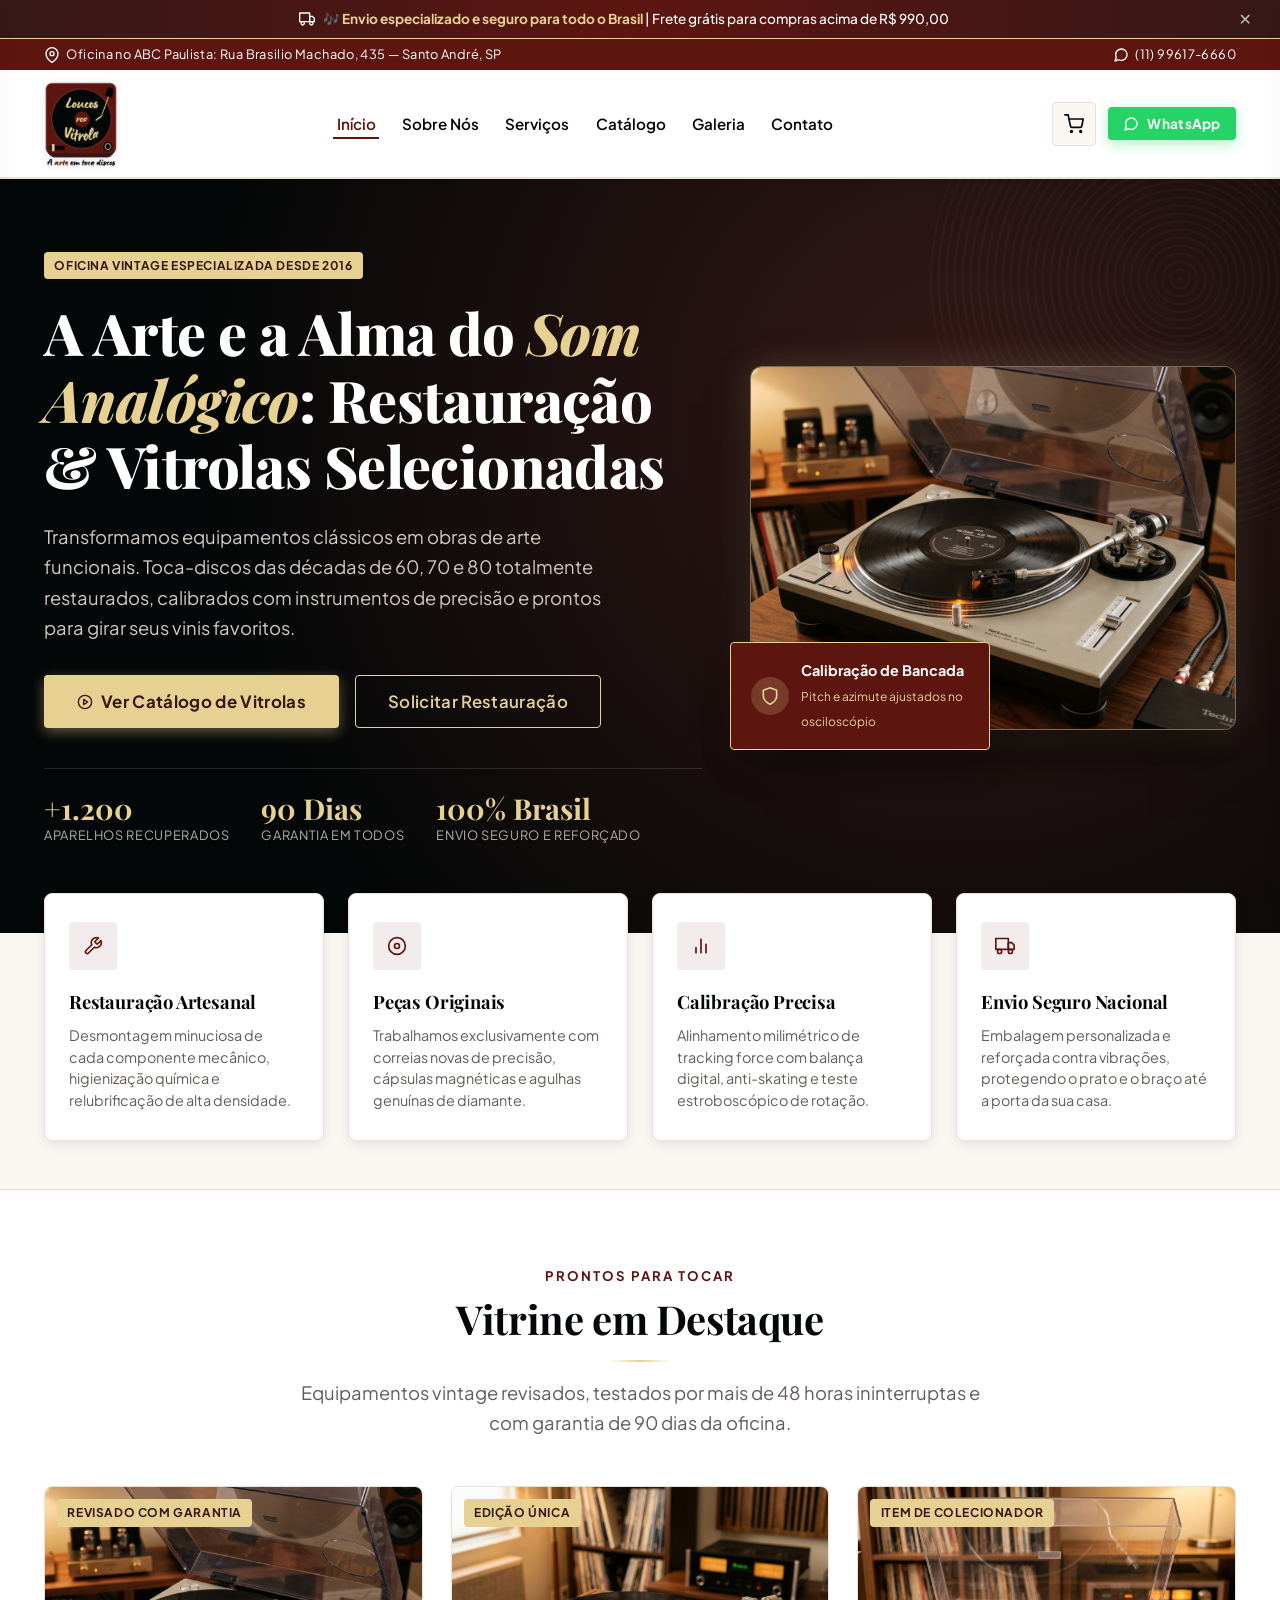
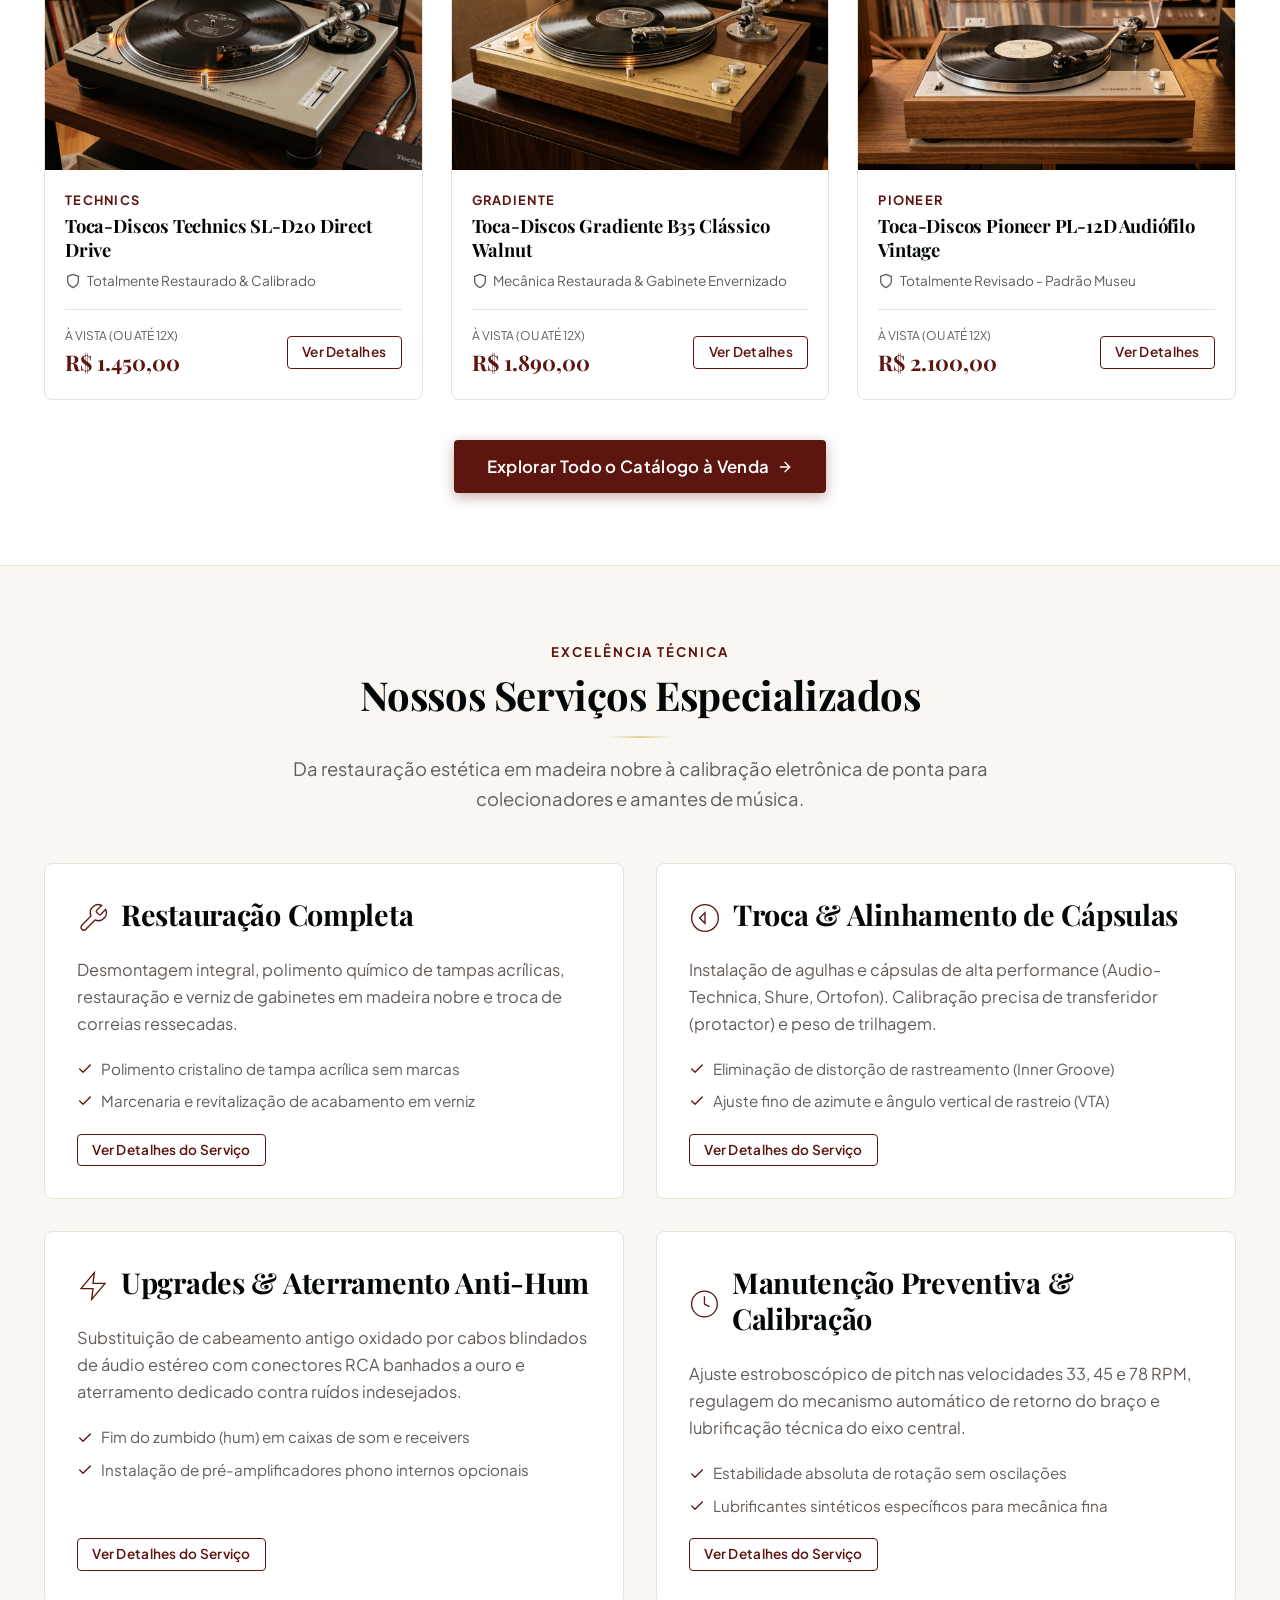
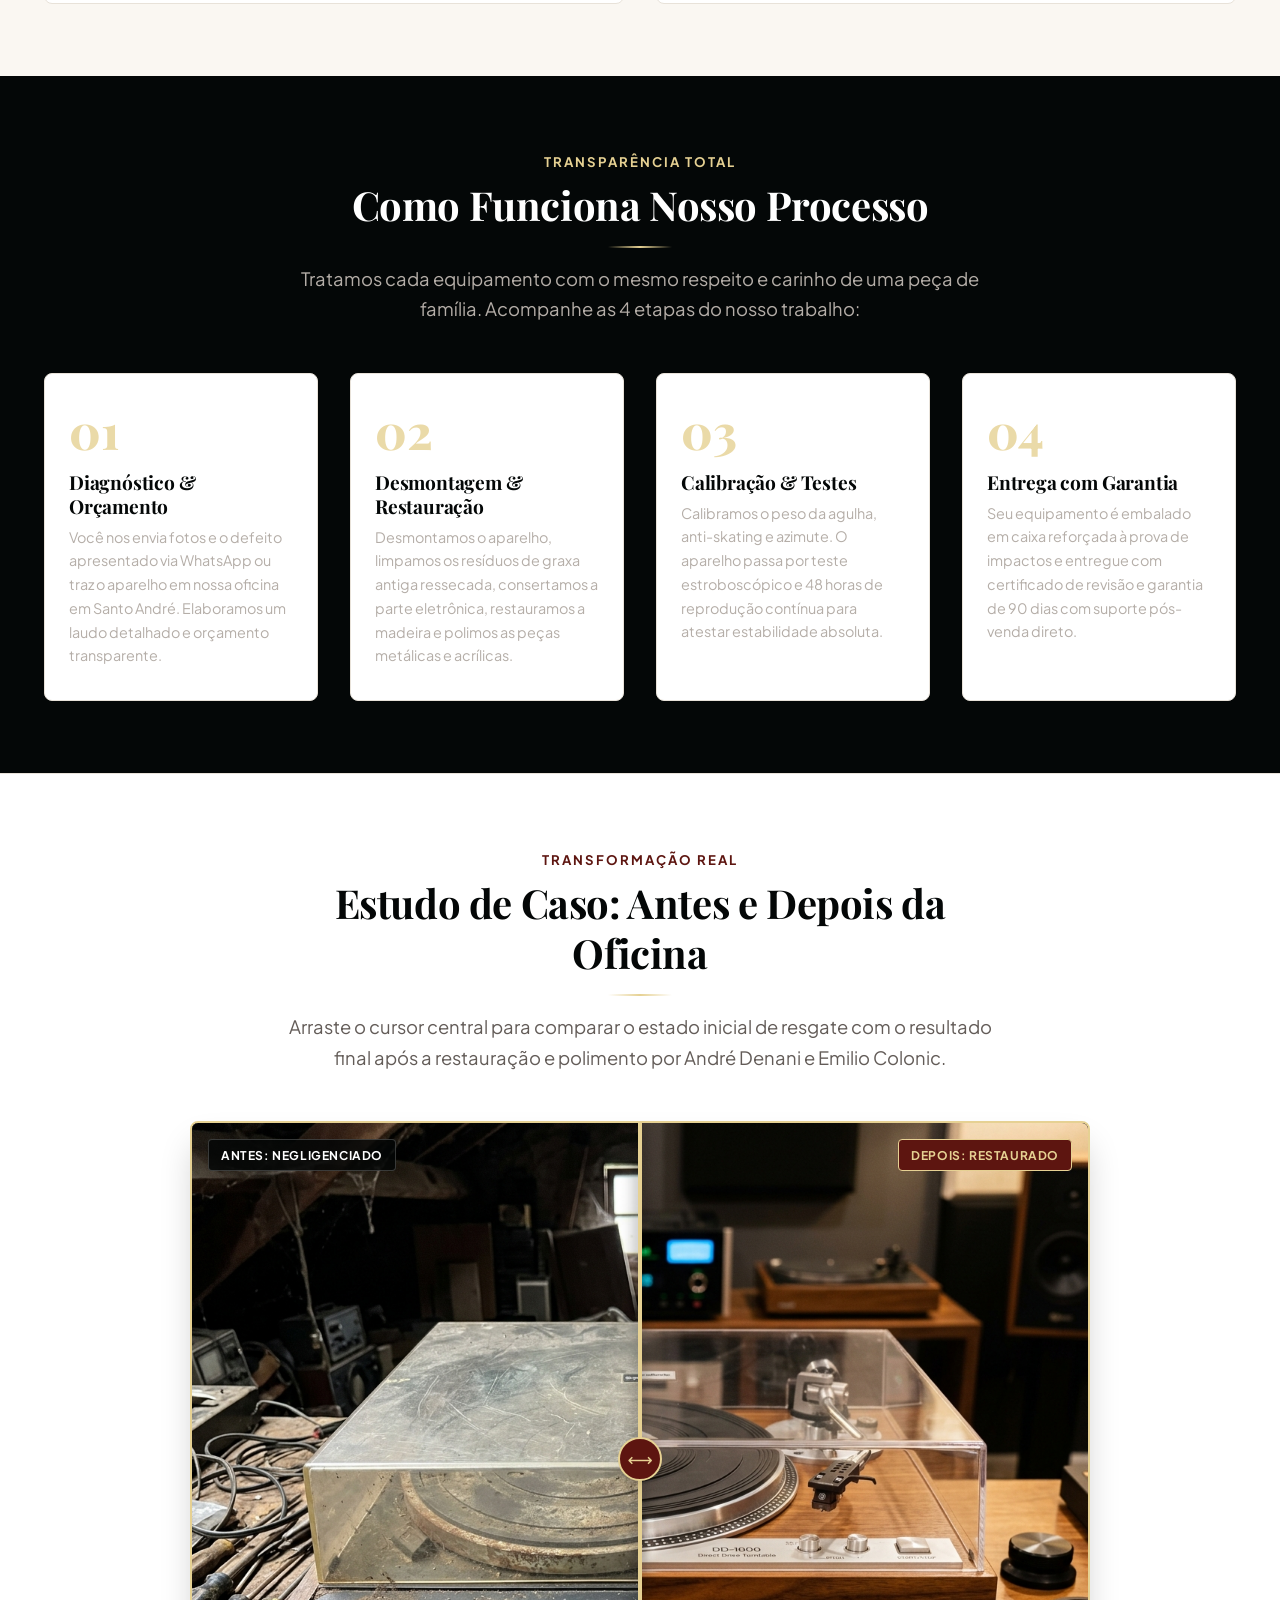
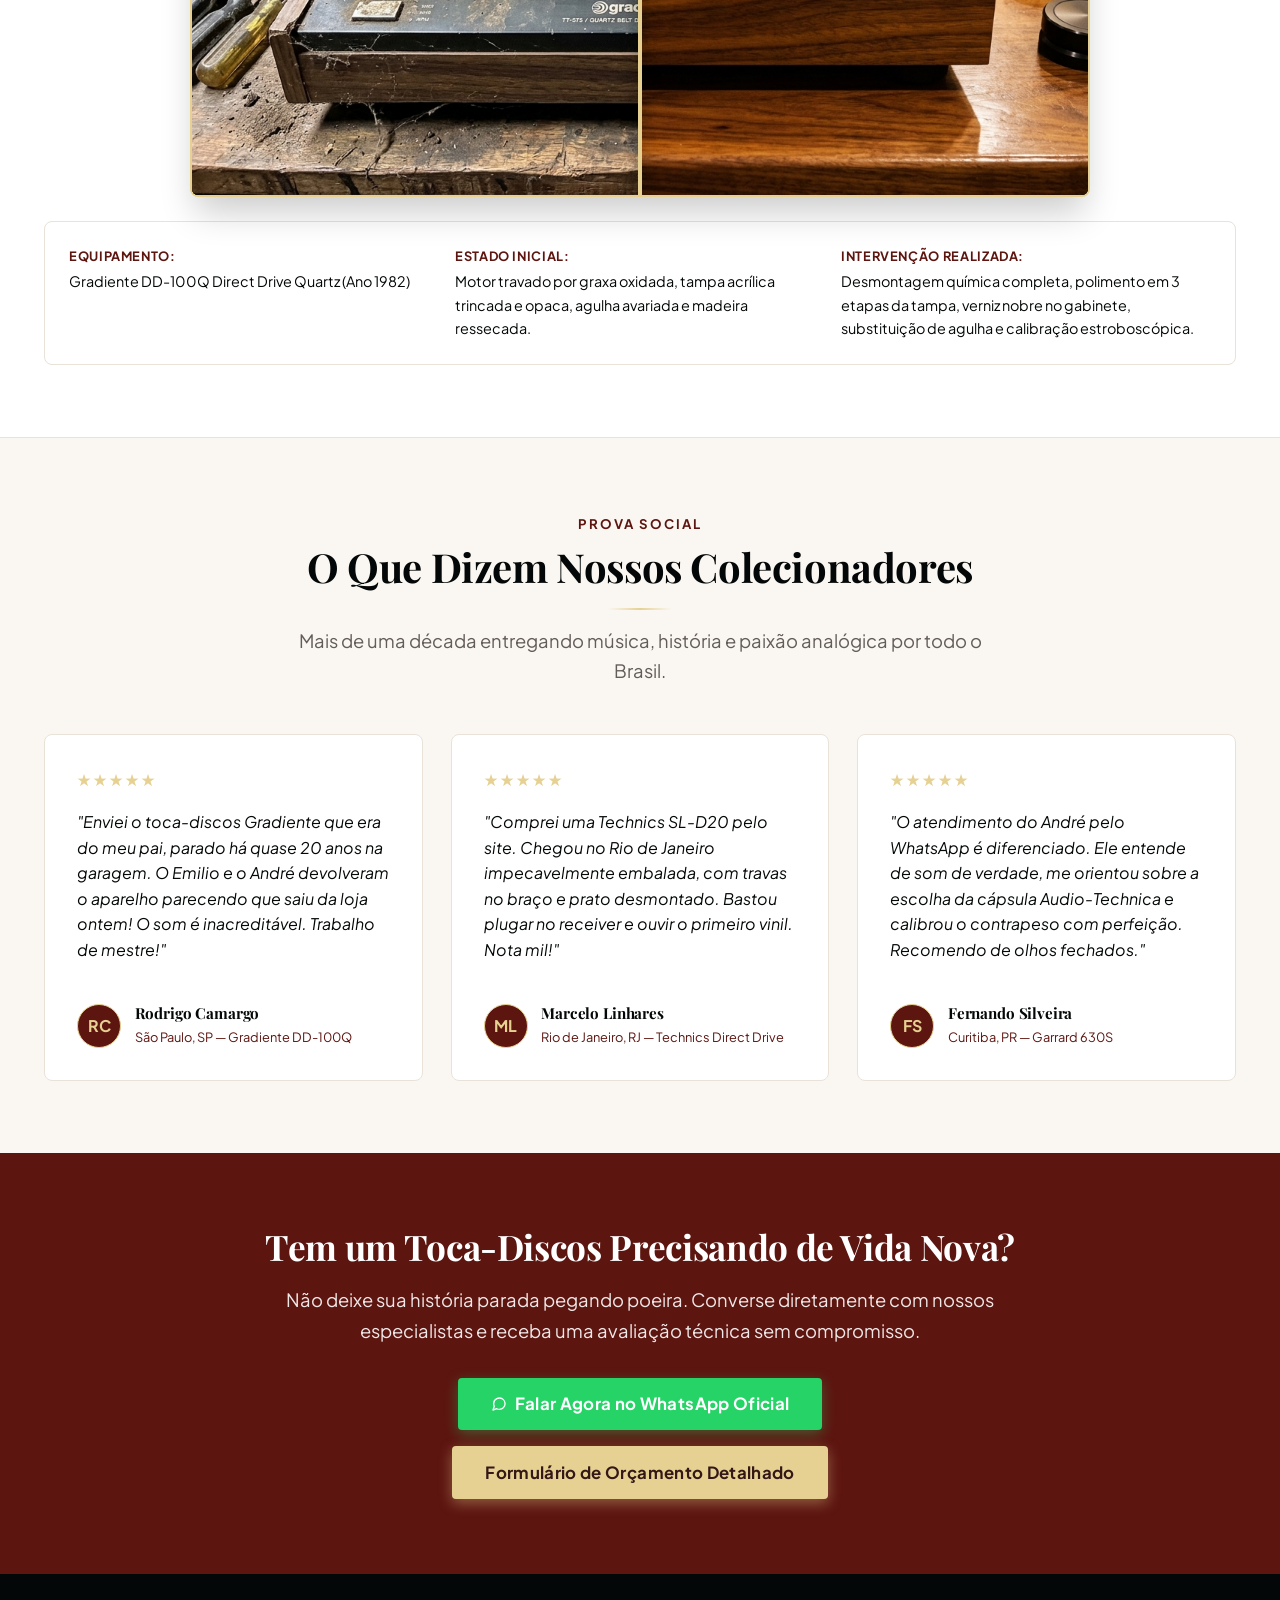
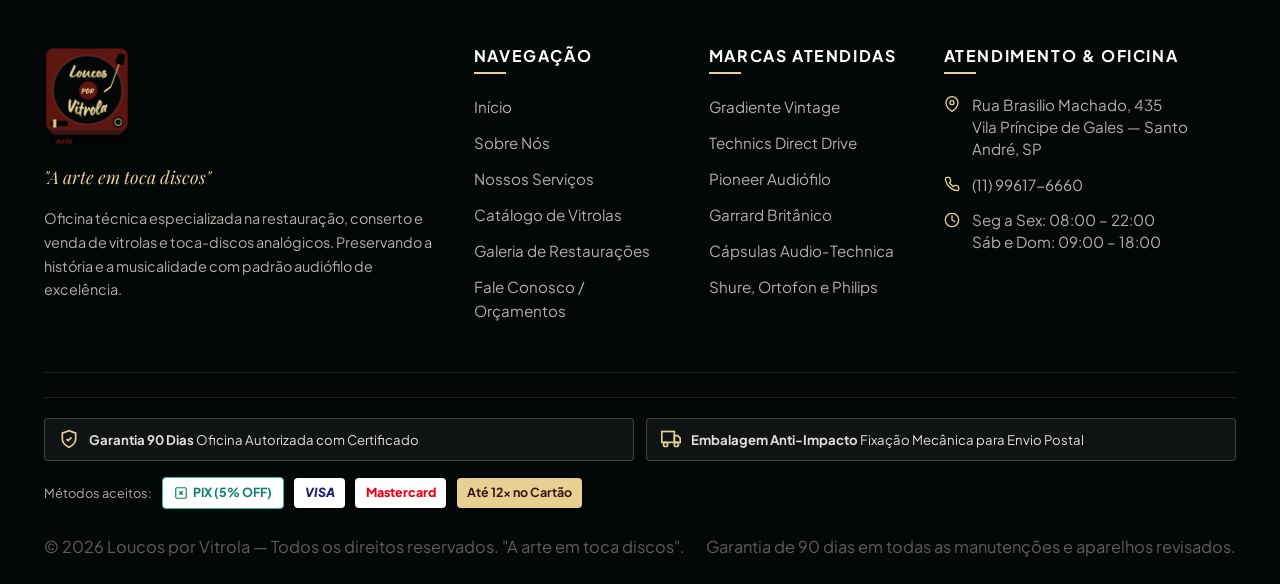
==== index.html @ 6adec4c1 "Add files via upload" ====
<!DOCTYPE html>
<html lang="pt-BR">
<head>
  <meta charset="UTF-8">
  <meta name="viewport" content="width=device-width, initial-scale=1.0">
  <title>Loucos por Vitrola | A arte em toca discos — Restauração & Catálogo Vintage</title>
  <meta name="description" content="Oficina especializada na restauração, calibração e venda de toca-discos vintage das décadas de 60, 70 e 80. Garantia de 90 dias e envio seguro para todo o Brasil.">
  <link rel="icon" type="image/png" href=".docs/logo-loucos-por-vitrola.png">
  
  <!-- Estilos do Design System -->
  <link rel="stylesheet" href="assets/css/style.css">
  <link rel="stylesheet" href="assets/css/components.css">
  <link rel="stylesheet" href="assets/css/pages.css">
</head>
<body>
  <a href="#mainContent" class="skip-link">Pular para o conteúdo principal</a>

  <!-- Barra de Destaque Superior (Announcement Bar) -->
  <aside class="announcement-bar" id="announcementBar" aria-label="Aviso de Envio e Frete">
    <div class="container announcement-bar-container">
      <div class="announcement-content">
        <svg class="icon icon-sm" viewBox="0 0 24 24" aria-hidden="true"><rect x="1" y="3" width="15" height="13"></rect><polygon points="16 8 20 8 23 11 23 16 16 16 16 8"></polygon><circle cx="5.5" cy="18.5" r="2.5"></circle><circle cx="18.5" cy="18.5" r="2.5"></circle></svg>
        <span>🎶 <strong>Envio especializado e seguro para todo o Brasil</strong> | Frete grátis para compras acima de R$ 990,00</span>
      </div>
      <button type="button" class="announcement-close-btn" id="dismissAnnouncementBtn" aria-label="Fechar aviso de frete">✕</button>
    </div>
  </aside>

  <!-- Faixa de Confiança Superior -->
  <div class="top-bar">
    <div class="container">
      <div class="top-bar-item">
        <svg class="icon icon-sm" viewBox="0 0 24 24"><path d="M21 10c0 7-9 13-9 13s-9-6-9-13a9 9 0 0 1 18 0z"></path><circle cx="12" cy="10" r="3"></circle></svg>
        <span>Oficina no ABC Paulista: Rua Brasilio Machado, 435 — Santo André, SP</span>
      </div>
      <div class="top-bar-social">
        <a href="https://wa.me/5511996176660" target="_blank" rel="noopener noreferrer" class="top-bar-item" title="WhatsApp Direto">
          <svg class="icon icon-sm" viewBox="0 0 24 24"><path d="M21 11.5a8.38 8.38 0 0 1-.9 3.8 8.5 8.5 0 0 1-7.6 4.7 8.38 8.38 0 0 1-3.8-.9L3 21l1.9-5.7a8.38 8.38 0 0 1-.9-3.8 8.5 8.5 0 0 1 4.7-7.6 8.38 8.38 0 0 1 3.8-.9h.5a8.48 8.48 0 0 1 8 8v.5z"></path></svg>
          <span>(11) 99617-6660</span>
        </a>
      </div>
    </div>
  </div>

  <!-- Cabeçalho Principal Global -->
  <header class="site-header" id="siteHeader">
    <div class="container">
      <div class="header-nav-wrapper">
        <a href="index.html" class="header-brand" aria-label="Loucos por Vitrola - Página Inicial">
          <img src=".docs/logo-loucos-por-vitrola.png" alt="Loucos por Vitrola - A arte em toca discos" class="brand-logo-img" onerror="this.src='assets/images/logo-loucos-por-vitrola.png'">
        </a>

        <!-- Navegação Desktop -->
        <nav class="main-navigation" aria-label="Navegação Principal">
          <ul class="nav-list">
            <li><a href="index.html" class="nav-link active">Início</a></li>
            <li><a href="sobre.html" class="nav-link">Sobre Nós</a></li>
            <li><a href="servicos.html" class="nav-link">Serviços</a></li>
            <li><a href="produtos.html" class="nav-link">Catálogo</a></li>
            <li><a href="galeria.html" class="nav-link">Galeria</a></li>
            <li><a href="contato.html" class="nav-link">Contato</a></li>
          </ul>
        </nav>

        <!-- Ações do Cabeçalho -->
        <div class="header-actions">
          <button type="button" class="cart-toggle-btn" aria-label="Ver Carrinho de Compras" title="Abrir Carrinho">
            <svg class="icon" viewBox="0 0 24 24"><circle cx="9" cy="21" r="1"></circle><circle cx="20" cy="21" r="1"></circle><path d="M1 1h4l2.68 13.39a2 2 0 0 0 2 1.61h9.72a2 2 0 0 0 2-1.61L23 6H6"></path></svg>
            <span class="cart-badge" id="cartBadge" style="display: none;">0</span>
          </button>

          <a href="https://wa.me/5511996176660" target="_blank" rel="noopener noreferrer" class="btn btn-whatsapp btn-sm" aria-label="Fale no WhatsApp">
            <svg class="icon icon-sm" viewBox="0 0 24 24"><path d="M21 11.5a8.38 8.38 0 0 1-.9 3.8 8.5 8.5 0 0 1-7.6 4.7 8.38 8.38 0 0 1-3.8-.9L3 21l1.9-5.7a8.38 8.38 0 0 1-.9-3.8 8.5 8.5 0 0 1 4.7-7.6 8.38 8.38 0 0 1 3.8-.9h.5a8.48 8.48 0 0 1 8 8v.5z"></path></svg>
            <span>WhatsApp</span>
          </a>

          <button type="button" class="mobile-menu-btn" id="mobileMenuBtn" aria-label="Abrir Menu de Navegação">
            <svg class="icon" viewBox="0 0 24 24"><line x1="3" y1="12" x2="21" y2="12"></line><line x1="3" y1="6" x2="21" y2="6"></line><line x1="3" y1="18" x2="21" y2="18"></line></svg>
          </button>
        </div>
      </div>
    </div>
  </header>

  <!-- Menu Mobile Gaveta -->
  <aside class="mobile-nav-drawer" id="mobileNavDrawer" aria-label="Menu Mobile">
    <div class="mobile-nav-header">
      <img src=".docs/logo-loucos-por-vitrola.png" alt="Loucos por Vitrola" class="mobile-drawer-logo" onerror="this.src='assets/images/logo-loucos-por-vitrola.png'">
      <button type="button" class="cart-close-btn" id="mobileCloseBtn" style="color: var(--color-vinyl-black);" aria-label="Fechar Menu">✕</button>
    </div>
    <ul class="mobile-nav-list">
      <li><a href="index.html" class="mobile-nav-link active">Início</a></li>
      <li><a href="sobre.html" class="mobile-nav-link">Sobre Nós</a></li>
      <li><a href="servicos.html" class="mobile-nav-link">Serviços</a></li>
      <li><a href="produtos.html" class="mobile-nav-link">Catálogo</a></li>
      <li><a href="galeria.html" class="mobile-nav-link">Galeria</a></li>
      <li><a href="contato.html" class="mobile-nav-link">Contato</a></li>
    </ul>
    <div style="margin-top: auto; padding-top: 1.5rem; border-top: 1px solid var(--color-border-subtle);">
      <a href="https://wa.me/5511996176660" target="_blank" rel="noopener noreferrer" class="btn btn-whatsapp btn-block">
        Falar com Técnico no WhatsApp
      </a>
    </div>
  </aside>

  <!-- Conteúdo Principal -->
  <main id="mainContent">

    <!-- Hero Section -->
    <section class="hero-home" aria-label="Destaque Principal">
      <div class="container">
        <div class="hero-grid">
          <div class="hero-content">
            <div class="hero-badge-wrap">
              <span class="badge badge-gold">Oficina Vintage Especializada Desde 2016</span>
            </div>
            <h1 class="hero-title">
              A Arte e a Alma do <span class="text-gold">Som Analógico</span>: Restauração & Vitrolas Selecionadas
            </h1>
            <p class="hero-lead">
              Transformamos equipamentos clássicos em obras de arte funcionais. Toca-discos das décadas de 60, 70 e 80 totalmente restaurados, calibrados com instrumentos de precisão e prontos para girar seus vinis favoritos.
            </p>
            <div class="hero-cta-group">
              <a href="produtos.html" class="btn btn-gold btn-lg">
                <svg class="icon icon-sm" viewBox="0 0 24 24"><circle cx="12" cy="12" r="10"></circle><polygon points="10 8 16 12 10 16 10 8"></polygon></svg>
                Ver Catálogo de Vitrolas
              </a>
              <a href="contato.html" class="btn btn-gold-outline btn-lg">
                Solicitar Restauração
              </a>
            </div>
            <div class="hero-stats">
              <div class="stat-item">
                <span class="stat-number">+1.200</span>
                <span class="stat-label">Aparelhos Recuperados</span>
              </div>
              <div class="stat-item">
                <span class="stat-number">90 Dias</span>
                <span class="stat-label">Garantia em Todos</span>
              </div>
              <div class="stat-item">
                <span class="stat-number">100% Brasil</span>
                <span class="stat-label">Envio Seguro e Reforçado</span>
              </div>
            </div>
          </div>

          <div class="hero-visual">
            <div class="hero-image-frame">
              <img src="assets/images/produtos/technics-sld20.jpg" alt="Toca-discos vintage restaurado em funcionamento" width="580" height="435">
            </div>
            <div class="hero-floating-card">
              <div class="floating-icon">
                <svg class="icon" viewBox="0 0 24 24"><path d="M12 22s8-4 8-10V5l-8-3-8 3v7c0 6 8 10 8 10z"></path></svg>
              </div>
              <div>
                <strong style="display:block; font-size: 0.9rem; color: #fff;">Calibração de Bancada</strong>
                <span style="font-size: 0.75rem; color: var(--color-vintage-gold);">Pitch e azimute ajustados no osciloscópio</span>
              </div>
            </div>
          </div>
        </div>
      </div>
    </section>

    <!-- Pilares da Marca (Destaques Rápidos) -->
    <section class="section" style="padding-top: 0; padding-bottom: 3rem;" aria-label="Pilares de Qualidade">
      <div class="container">
        <div class="pillars-grid">
          <div class="pillar-card">
            <div class="pillar-icon-box">
              <svg class="icon" viewBox="0 0 24 24"><path d="M14.7 6.3a1 1 0 0 0 0 1.4l1.6 1.6a1 1 0 0 0 1.4 0l3.77-3.77a6 6 0 0 1-7.94 7.94l-6.91 6.91a2.12 2.12 0 0 1-3-3l6.91-6.91a6 6 0 0 1 7.94-7.94l-3.76 3.76z"></path></svg>
            </div>
            <h3>Restauração Artesanal</h3>
            <p>Desmontagem minuciosa de cada componente mecânico, higienização química e relubrificação de alta densidade.</p>
          </div>

          <div class="pillar-card">
            <div class="pillar-icon-box">
              <svg class="icon" viewBox="0 0 24 24"><circle cx="12" cy="12" r="10"></circle><circle cx="12" cy="12" r="3"></circle></svg>
            </div>
            <h3>Peças Originais</h3>
            <p>Trabalhamos exclusivamente com correias novas de precisão, cápsulas magnéticas e agulhas genuínas de diamante.</p>
          </div>

          <div class="pillar-card">
            <div class="pillar-icon-box">
              <svg class="icon" viewBox="0 0 24 24"><line x1="18" y1="20" x2="18" y2="10"></line><line x1="12" y1="20" x2="12" y2="4"></line><line x1="6" y1="20" x2="6" y2="14"></line></svg>
            </div>
            <h3>Calibração Precisa</h3>
            <p>Alinhamento milimétrico de tracking force com balança digital, anti-skating e teste estroboscópico de rotação.</p>
          </div>

          <div class="pillar-card">
            <div class="pillar-icon-box">
              <svg class="icon" viewBox="0 0 24 24"><rect x="1" y="3" width="15" height="13"></rect><polygon points="16 8 20 8 23 11 23 16 16 16 16 8"></polygon><circle cx="5.5" cy="18.5" r="2.5"></circle><circle cx="18.5" cy="18.5" r="2.5"></circle></svg>
            </div>
            <h3>Envio Seguro Nacional</h3>
            <p>Embalagem personalizada e reforçada contra vibrações, protegendo o prato e o braço até a porta da sua casa.</p>
          </div>
        </div>
      </div>
    </section>

    <!-- Vitrine em Destaque -->
    <section class="section" style="background-color: var(--color-surface-pure); border-top: 1px solid var(--color-border-subtle); border-bottom: 1px solid var(--color-border-subtle);" aria-label="Vitrine de Equipamentos">
      <div class="container">
        <div class="section-header">
          <span class="section-subtitle">Prontos Para Tocar</span>
          <h2 class="section-title">Vitrine em Destaque</h2>
          <div class="gold-divider"></div>
          <p class="section-lead">
            Equipamentos vintage revisados, testados por mais de 48 horas ininterruptas e com garantia de 90 dias da oficina.
          </p>
        </div>

        <div class="products-grid" id="featuredVitrineGrid">
          <!-- Renderizado via assets/js/catalog.js -->
        </div>

        <div style="text-align: center; margin-top: 2.5rem;">
          <a href="produtos.html" class="btn btn-primary btn-lg">
            Explorar Todo o Catálogo à Venda
            <svg class="icon icon-sm" viewBox="0 0 24 24"><line x1="5" y1="12" x2="19" y2="12"></line><polyline points="12 5 19 12 12 19"></polyline></svg>
          </a>
        </div>
      </div>
    </section>

    <!-- Serviços Resumidos -->
    <section class="section" aria-label="Serviços da Oficina">
      <div class="container">
        <div class="section-header">
          <span class="section-subtitle">Excelência Técnica</span>
          <h2 class="section-title">Nossos Serviços Especializados</h2>
          <div class="gold-divider"></div>
          <p class="section-lead">
            Da restauração estética em madeira nobre à calibração eletrônica de ponta para colecionadores e amantes de música.
          </p>
        </div>

        <div class="services-catalog-grid">
          <div class="service-detail-card">
            <div class="service-icon-banner">
              <svg viewBox="0 0 24 24" fill="none" stroke="currentColor"><path d="M14.7 6.3a1 1 0 0 0 0 1.4l1.6 1.6a1 1 0 0 0 1.4 0l3.77-3.77a6 6 0 0 1-7.94 7.94l-6.91 6.91a2.12 2.12 0 0 1-3-3l6.91-6.91a6 6 0 0 1 7.94-7.94l-3.76 3.76z"></path></svg>
              <h3>Restauração Completa</h3>
            </div>
            <p>Desmontagem integral, polimento químico de tampas acrílicas, restauração e verniz de gabinetes em madeira nobre e troca de correias ressecadas.</p>
            <ul class="service-bullets">
              <li><svg class="icon icon-sm" viewBox="0 0 24 24"><polyline points="20 6 9 17 4 12"></polyline></svg> Polimento cristalino de tampa acrílica sem marcas</li>
              <li><svg class="icon icon-sm" viewBox="0 0 24 24"><polyline points="20 6 9 17 4 12"></polyline></svg> Marcenaria e revitalização de acabamento em verniz</li>
            </ul>
            <a href="servicos.html" class="btn btn-secondary btn-sm" style="margin-top: auto; align-self: flex-start;">Ver Detalhes do Serviço</a>
          </div>

          <div class="service-detail-card">
            <div class="service-icon-banner">
              <svg viewBox="0 0 24 24" fill="none" stroke="currentColor"><circle cx="12" cy="12" r="10"></circle><polygon points="12 8 8 12 12 16 12 8"></polygon></svg>
              <h3>Troca & Alinhamento de Cápsulas</h3>
            </div>
            <p>Instalação de agulhas e cápsulas de alta performance (Audio-Technica, Shure, Ortofon). Calibração precisa de transferidor (protactor) e peso de trilhagem.</p>
            <ul class="service-bullets">
              <li><svg class="icon icon-sm" viewBox="0 0 24 24"><polyline points="20 6 9 17 4 12"></polyline></svg> Eliminação de distorção de rastreamento (Inner Groove)</li>
              <li><svg class="icon icon-sm" viewBox="0 0 24 24"><polyline points="20 6 9 17 4 12"></polyline></svg> Ajuste fino de azimute e ângulo vertical de rastreio (VTA)</li>
            </ul>
            <a href="servicos.html" class="btn btn-secondary btn-sm" style="margin-top: auto; align-self: flex-start;">Ver Detalhes do Serviço</a>
          </div>

          <div class="service-detail-card">
            <div class="service-icon-banner">
              <svg viewBox="0 0 24 24" fill="none" stroke="currentColor"><polygon points="13 2 3 14 12 14 11 22 21 10 12 10 13 2"></polygon></svg>
              <h3>Upgrades & Aterramento Anti-Hum</h3>
            </div>
            <p>Substituição de cabeamento antigo oxidado por cabos blindados de áudio estéreo com conectores RCA banhados a ouro e aterramento dedicado contra ruídos indesejados.</p>
            <ul class="service-bullets">
              <li><svg class="icon icon-sm" viewBox="0 0 24 24"><polyline points="20 6 9 17 4 12"></polyline></svg> Fim do zumbido (hum) em caixas de som e receivers</li>
              <li><svg class="icon icon-sm" viewBox="0 0 24 24"><polyline points="20 6 9 17 4 12"></polyline></svg> Instalação de pré-amplificadores phono internos opcionais</li>
            </ul>
            <a href="servicos.html" class="btn btn-secondary btn-sm" style="margin-top: auto; align-self: flex-start;">Ver Detalhes do Serviço</a>
          </div>

          <div class="service-detail-card">
            <div class="service-icon-banner">
              <svg viewBox="0 0 24 24" fill="none" stroke="currentColor"><circle cx="12" cy="12" r="10"></circle><polyline points="12 6 12 12 16 14"></polyline></svg>
              <h3>Manutenção Preventiva & Calibração</h3>
            </div>
            <p>Ajuste estroboscópico de pitch nas velocidades 33, 45 e 78 RPM, regulagem do mecanismo automático de retorno do braço e lubrificação técnica do eixo central.</p>
            <ul class="service-bullets">
              <li><svg class="icon icon-sm" viewBox="0 0 24 24"><polyline points="20 6 9 17 4 12"></polyline></svg> Estabilidade absoluta de rotação sem oscilações</li>
              <li><svg class="icon icon-sm" viewBox="0 0 24 24"><polyline points="20 6 9 17 4 12"></polyline></svg> Lubrificantes sintéticos específicos para mecânica fina</li>
            </ul>
            <a href="servicos.html" class="btn btn-secondary btn-sm" style="margin-top: auto; align-self: flex-start;">Ver Detalhes do Serviço</a>
          </div>
        </div>
      </div>
    </section>

    <!-- Como Funciona Nosso Processo -->
    <section class="section section-dark" aria-label="Processo de Restauração">
      <div class="container">
        <div class="section-header">
          <span class="section-subtitle">Transparência Total</span>
          <h2 class="section-title">Como Funciona Nosso Processo</h2>
          <div class="gold-divider"></div>
          <p class="section-lead">
            Tratamos cada equipamento com o mesmo respeito e carinho de uma peça de família. Acompanhe as 4 etapas do nosso trabalho:
          </p>
        </div>

        <div class="process-grid">
          <div class="process-step">
            <div class="process-step-number">01</div>
            <h3>Diagnóstico & Orçamento</h3>
            <p>Você nos envia fotos e o defeito apresentado via WhatsApp ou traz o aparelho em nossa oficina em Santo André. Elaboramos um laudo detalhado e orçamento transparente.</p>
          </div>

          <div class="process-step">
            <div class="process-step-number">02</div>
            <h3>Desmontagem & Restauração</h3>
            <p>Desmontamos o aparelho, limpamos os resíduos de graxa antiga ressecada, consertamos a parte eletrônica, restauramos a madeira e polimos as peças metálicas e acrílicas.</p>
          </div>

          <div class="process-step">
            <div class="process-step-number">03</div>
            <h3>Calibração & Testes</h3>
            <p>Calibramos o peso da agulha, anti-skating e azimute. O aparelho passa por teste estroboscópico e 48 horas de reprodução contínua para atestar estabilidade absoluta.</p>
          </div>

          <div class="process-step">
            <div class="process-step-number">04</div>
            <h3>Entrega com Garantia</h3>
            <p>Seu equipamento é embalado em caixa reforçada à prova de impactos e entregue com certificado de revisão e garantia de 90 dias com suporte pós-venda direto.</p>
          </div>
        </div>
      </div>
    </section>

    <!-- Módulo Visual Antes e Depois (Estudo de Caso em Destaque) -->
    <section class="section" style="background-color: var(--color-surface-pure); border-top: 1px solid var(--color-border-subtle); border-bottom: 1px solid var(--color-border-subtle);" aria-label="Estudo de Caso Antes e Depois">
      <div class="container">
        <div class="section-header">
          <span class="section-subtitle">Transformação Real</span>
          <h2 class="section-title">Estudo de Caso: Antes e Depois da Oficina</h2>
          <div class="gold-divider"></div>
          <p class="section-lead">
            Arraste o cursor central para comparar o estado inicial de resgate com o resultado final após a restauração e polimento por André Denani e Emilio Colonic.
          </p>
        </div>

        <div class="comparison-slider-wrapper">
          <div class="comparison-container" style="--slider-pos: 50%;">
            <!-- Imagem Depois (Restaurado) -->
            <img src="assets/images/galeria/estudo-caso-depois.jpg" alt="Toca-discos Gradiente DD-100Q 100% restaurado e brilhando" class="comparison-img comparison-after">
            
            <!-- Imagem Antes (Desgastado) com clip-path -->
            <img src="assets/images/galeria/estudo-caso-antes.jpg" alt="Toca-discos Gradiente DD-100Q empoeirado e desgastado antes da restauração" class="comparison-img comparison-before">

            <!-- Divisor e Alça Central -->
            <div class="comparison-handle">
              <div class="comparison-handle-btn" aria-hidden="true">⟷</div>
            </div>

            <!-- Badges Indicativos -->
            <span class="comparison-badge badge-before">Antes: Negligenciado</span>
            <span class="comparison-badge badge-after">Depois: Restaurado</span>

            <!-- Range Input Nativo Invisível -->
            <input type="range" min="0" max="100" value="50" class="comparison-range" aria-label="Controle deslizante de comparação antes e depois">
          </div>
        </div>

        <!-- Abas alternativas para mobile -->
        <div class="comparison-mobile-tabs">
          <button type="button" class="comparison-tab-btn" data-compare-view="before">Ver Desgastado</button>
          <button type="button" class="comparison-tab-btn active" data-compare-view="center">Modo Divisor (50%)</button>
          <button type="button" class="comparison-tab-btn" data-compare-view="after">Ver Restaurado</button>
        </div>

        <!-- Ficha Técnica do Caso -->
        <div class="case-study-specs">
          <div class="case-study-grid">
            <div class="case-study-item">
              <strong>Equipamento:</strong>
              <span>Gradiente DD-100Q Direct Drive Quartz (Ano 1982)</span>
            </div>
            <div class="case-study-item">
              <strong>Estado Inicial:</strong>
              <span>Motor travado por graxa oxidada, tampa acrílica trincada e opaca, agulha avariada e madeira ressecada.</span>
            </div>
            <div class="case-study-item">
              <strong>Intervenção Realizada:</strong>
              <span>Desmontagem química completa, polimento em 3 etapas da tampa, verniz nobre no gabinete, substituição de agulha e calibração estroboscópica.</span>
            </div>
          </div>
        </div>
      </div>
    </section>

    <!-- Depoimentos de Colecionadores -->
    <section class="section" aria-label="Depoimentos de Clientes">
      <div class="container">
        <div class="section-header">
          <span class="section-subtitle">Prova Social</span>
          <h2 class="section-title">O Que Dizem Nossos Colecionadores</h2>
          <div class="gold-divider"></div>
          <p class="section-lead">
            Mais de uma década entregando música, história e paixão analógica por todo o Brasil.
          </p>
        </div>

        <div class="testimonials-grid">
          <div class="testimonial-card" style="background-color: var(--color-surface-pure); border: 1px solid var(--color-border-subtle);">
            <div>
              <div class="testimonial-stars">★★★★★</div>
              <p class="testimonial-quote" style="color: var(--color-vinyl-black);">
                "Enviei o toca-discos Gradiente que era do meu pai, parado há quase 20 anos na garagem. O Emilio e o André devolveram o aparelho parecendo que saiu da loja ontem! O som é inacreditável. Trabalho de mestre!"
              </p>
            </div>
            <div class="testimonial-author">
              <div class="author-avatar">RC</div>
              <div class="author-info">
                <h4 style="color: var(--color-vinyl-black);">Rodrigo Camargo</h4>
                <span style="color: var(--color-primary-burgundy);">São Paulo, SP — Gradiente DD-100Q</span>
              </div>
            </div>
          </div>

          <div class="testimonial-card" style="background-color: var(--color-surface-pure); border: 1px solid var(--color-border-subtle);">
            <div>
              <div class="testimonial-stars">★★★★★</div>
              <p class="testimonial-quote" style="color: var(--color-vinyl-black);">
                "Comprei uma Technics SL-D20 pelo site. Chegou no Rio de Janeiro impecavelmente embalada, com travas no braço e prato desmontado. Bastou plugar no receiver e ouvir o primeiro vinil. Nota mil!"
              </p>
            </div>
            <div class="testimonial-author">
              <div class="author-avatar">ML</div>
              <div class="author-info">
                <h4 style="color: var(--color-vinyl-black);">Marcelo Linhares</h4>
                <span style="color: var(--color-primary-burgundy);">Rio de Janeiro, RJ — Technics Direct Drive</span>
              </div>
            </div>
          </div>

          <div class="testimonial-card" style="background-color: var(--color-surface-pure); border: 1px solid var(--color-border-subtle);">
            <div>
              <div class="testimonial-stars">★★★★★</div>
              <p class="testimonial-quote" style="color: var(--color-vinyl-black);">
                "O atendimento do André pelo WhatsApp é diferenciado. Ele entende de som de verdade, me orientou sobre a escolha da cápsula Audio-Technica e calibrou o contrapeso com perfeição. Recomendo de olhos fechados."
              </p>
            </div>
            <div class="testimonial-author">
              <div class="author-avatar">FS</div>
              <div class="author-info">
                <h4 style="color: var(--color-vinyl-black);">Fernando Silveira</h4>
                <span style="color: var(--color-primary-burgundy);">Curitiba, PR — Garrard 630S</span>
              </div>
            </div>
          </div>
        </div>
      </div>
    </section>

    <!-- Chamada para Ação Final -->
    <section class="section section-burgundy" style="text-align: center;" aria-label="Contato Rápido">
      <div class="container" style="max-width: 800px;">
        <h2 style="font-size: 2.2rem; margin-bottom: 1rem;">Tem um Toca-Discos Precisando de Vida Nova?</h2>
        <p style="font-size: 1.15rem; margin-bottom: 2rem; color: rgba(255, 255, 255, 0.9);">
          Não deixe sua história parada pegando poeira. Converse diretamente com nossos especialistas e receba uma avaliação técnica sem compromisso.
        </p>
        <div style="display: flex; gap: 1rem; justify-content: center; flex-wrap: wrap;">
          <a href="https://wa.me/5511996176660" target="_blank" rel="noopener noreferrer" class="btn btn-whatsapp btn-lg">
            <svg class="icon icon-sm" viewBox="0 0 24 24"><path d="M21 11.5a8.38 8.38 0 0 1-.9 3.8 8.5 8.5 0 0 1-7.6 4.7 8.38 8.38 0 0 1-3.8-.9L3 21l1.9-5.7a8.38 8.38 0 0 1-.9-3.8 8.5 8.5 0 0 1 4.7-7.6 8.38 8.38 0 0 1 3.8-.9h.5a8.48 8.48 0 0 1 8 8v.5z"></path></svg>
            Falar Agora no WhatsApp Oficial
          </a>
          <a href="contato.html" class="btn btn-gold btn-lg">
            Formulário de Orçamento Detalhado
          </a>
        </div>
      </div>
    </section>

  </main>

  <!-- Rodapé Global -->
  <footer class="site-footer">
    <div class="container">
      <div class="footer-top">
        <div class="footer-col footer-col-brand">
          <img src=".docs/logo-loucos-por-vitrola.png" alt="Loucos por Vitrola" class="footer-logo" onerror="this.src='assets/images/logo-loucos-por-vitrola.png'">
          <p class="footer-tagline">"A arte em toca discos"</p>
          <p style="font-size: 0.9rem; color: #B5AEA8;">
            Oficina técnica especializada na restauração, conserto e venda de vitrolas e toca-discos analógicos. Preservando a história e a musicalidade com padrão audiófilo de excelência.
          </p>
        </div>

        <div class="footer-col">
          <h4>Navegação</h4>
          <ul class="footer-links">
            <li><a href="index.html">Início</a></li>
            <li><a href="sobre.html">Sobre Nós</a></li>
            <li><a href="servicos.html">Nossos Serviços</a></li>
            <li><a href="produtos.html">Catálogo de Vitrolas</a></li>
            <li><a href="galeria.html">Galeria de Restaurações</a></li>
            <li><a href="contato.html">Fale Conosco / Orçamentos</a></li>
          </ul>
        </div>

        <div class="footer-col">
          <h4>Marcas Atendidas</h4>
          <ul class="footer-links">
            <li><a href="produtos.html">Gradiente Vintage</a></li>
            <li><a href="produtos.html">Technics Direct Drive</a></li>
            <li><a href="produtos.html">Pioneer Audiófilo</a></li>
            <li><a href="produtos.html">Garrard Britânico</a></li>
            <li><a href="produtos.html">Cápsulas Audio-Technica</a></li>
            <li><a href="produtos.html">Shure, Ortofon e Philips</a></li>
          </ul>
        </div>

        <div class="footer-col">
          <h4>Atendimento & Oficina</h4>
          <div class="footer-contact-item">
            <svg class="icon icon-sm" viewBox="0 0 24 24"><path d="M21 10c0 7-9 13-9 13s-9-6-9-13a9 9 0 0 1 18 0z"></path><circle cx="12" cy="10" r="3"></circle></svg>
            <span>Rua Brasilio Machado, 435<br>Vila Príncipe de Gales — Santo André, SP</span>
          </div>
          <div class="footer-contact-item">
            <svg class="icon icon-sm" viewBox="0 0 24 24"><path d="M22 16.92v3a2 2 0 0 1-2.18 2 19.79 19.79 0 0 1-8.63-3.07 19.5 19.5 0 0 1-6-6 19.79 19.79 0 0 1-3.07-8.67A2 2 0 0 1 4.11 2h3a2 2 0 0 1 2 1.72 12.84 12.84 0 0 0 .7 2.81 2 2 0 0 1-.45 2.11L8.09 9.91a16 16 0 0 0 6 6l1.27-1.27a2 2 0 0 1 2.11-.45 12.84 12.84 0 0 0 2.81.7A2 2 0 0 1 22 16.92z"></path></svg>
            <a href="https://wa.me/5511996176660" target="_blank" rel="noopener noreferrer">(11) 99617-6660</a>
          </div>
          <div class="footer-contact-item">
            <svg class="icon icon-sm" viewBox="0 0 24 24"><circle cx="12" cy="12" r="10"></circle><polyline points="12 6 12 12 16 14"></polyline></svg>
            <span>Seg a Sex: 08:00 – 22:00<br>Sáb e Dom: 09:00 – 18:00</span>
          </div>
        </div>
      </div>

      <!-- Selos Visuais de Pagamento e Confiança Global -->
      <div class="payment-trust-section">
        <div class="trust-badges-grid">
          <div class="trust-badge-pill">
            <svg viewBox="0 0 24 24" fill="none" stroke="currentColor" stroke-width="2" aria-hidden="true"><path d="M12 22s8-4 8-10V5l-8-3-8 3v7c0 6 8 10 8 10z"></path><polyline points="9 12 11 14 15 10"></polyline></svg>
            <span><strong>Garantia 90 Dias</strong> Oficina Autorizada com Certificado</span>
          </div>
          <div class="trust-badge-pill">
            <svg viewBox="0 0 24 24" fill="none" stroke="currentColor" stroke-width="2" aria-hidden="true"><rect x="1" y="3" width="15" height="13"></rect><polygon points="16 8 20 8 23 11 23 16 16 16 16 8"></polygon><circle cx="5.5" cy="18.5" r="2.5"></circle><circle cx="18.5" cy="18.5" r="2.5"></circle></svg>
            <span><strong>Embalagem Anti-Impacto</strong> Fixação Mecânica para Envio Postal</span>
          </div>
        </div>
        <div class="payment-flags-row">
          <span style="font-size: 0.8rem; color: #b5aba1;">Métodos aceitos:</span>
          <span class="payment-flag-badge pix">
            <svg width="14" height="14" viewBox="0 0 24 24" fill="none" stroke="currentColor" stroke-width="2"><rect x="3" y="3" width="18" height="18" rx="2" ry="2"></rect><line x1="9" y1="9" x2="15" y2="15"></line><line x1="15" y1="9" x2="9" y2="15"></line></svg>
            PIX (5% OFF)
          </span>
          <span class="payment-flag-badge visa">VISA</span>
          <span class="payment-flag-badge master">Mastercard</span>
          <span class="payment-flag-badge parcelas">Até 12x no Cartão</span>
        </div>
      </div>

      <div class="footer-bottom">
        <p>© 2026 Loucos por Vitrola — Todos os direitos reservados. "A arte em toca discos".</p>
        <p>Garantia de 90 dias em todas as manutenções e aparelhos revisados.</p>
      </div>
    </div>
  </footer>

  <!-- Fundo Escuro para Gavetas / Backdrop -->
  <div class="drawer-backdrop" id="drawerBackdrop"></div>

  <!-- Carrinho Lateral (Drawer Cart) -->
  <aside class="cart-drawer" id="cartDrawer" aria-label="Carrinho de Compras Lateral">
    <div class="cart-header">
      <h3>Seu Carrinho</h3>
      <button type="button" class="cart-close-btn" id="cartCloseBtn" aria-label="Fechar Carrinho">✕</button>
    </div>

    <div class="cart-body">
      <div class="cart-empty-state" id="cartEmptyState">
        <svg class="cart-empty-icon" viewBox="0 0 24 24" fill="none" stroke="currentColor"><circle cx="12" cy="12" r="10"></circle><circle cx="12" cy="12" r="4"></circle><line x1="4.93" y1="4.93" x2="9.17" y2="9.17"></line></svg>
        <h4>Seu carrinho está vazio</h4>
        <p>Explore nosso catálogo e encontre o toca-discos dos seus sonhos revisado com garantia.</p>
        <a href="produtos.html" class="btn btn-secondary btn-sm" onclick="window.cartInstance.close()">Ver Vitrolas à Venda</a>
      </div>

      <ul class="cart-items-list" id="cartItemsList" style="display: none;">
        <!-- Renderizado dinamicamente pelo cart.js -->
      </ul>

      <!-- Calculador Rápido de Frete e Estimativa por CEP no Carrinho -->
      <div class="cart-shipping-calc">
        <div class="shipping-calc-box">
          <label for="cartCepInput" class="shipping-calc-label">
            <svg class="icon icon-sm" viewBox="0 0 24 24"><rect x="1" y="3" width="15" height="13"></rect><polygon points="16 8 20 8 23 11 23 16 16 16 16 8"></polygon><circle cx="5.5" cy="18.5" r="2.5"></circle><circle cx="18.5" cy="18.5" r="2.5"></circle></svg>
            Calcular Frete &amp; Prazo (ViaCEP)
          </label>
          <div class="shipping-input-group">
            <input type="text" id="cartCepInput" class="shipping-input" placeholder="00000-000" maxlength="9">
            <button type="button" id="cartCalcShippingBtn" class="btn btn-secondary btn-sm">Calcular</button>
          </div>
          <div id="cartShippingResult" class="shipping-result-box" style="display: none;"></div>
        </div>
      </div>
    </div>

    <div class="cart-footer">
      <div class="cart-summary-row">
        <span>Subtotal:</span>
        <span id="cartSubtotalPrice">R$ 0,00</span>
      </div>
      <div class="cart-summary-row" id="cartShippingRow" style="display: none;">
        <span>Frete Estimado:</span>
        <span id="cartShippingPrice">R$ 0,00</span>
      </div>
      <div class="cart-summary-row">
        <span>Garantia da Oficina:</span>
        <span style="color: #0F853B; font-weight: 600;">90 Dias Inclusa</span>
      </div>
      <div class="cart-total-row">
        <span>Total:</span>
        <span class="cart-total-price" id="cartTotalPrice">R$ 0,00</span>
      </div>

      <button type="button" class="btn btn-whatsapp btn-block btn-lg" id="cartCheckoutBtn">
        <svg class="icon icon-sm" viewBox="0 0 24 24"><path d="M21 11.5a8.38 8.38 0 0 1-.9 3.8 8.5 8.5 0 0 1-7.6 4.7 8.38 8.38 0 0 1-3.8-.9L3 21l1.9-5.7a8.38 8.38 0 0 1-.9-3.8 8.5 8.5 0 0 1 4.7-7.6 8.38 8.38 0 0 1 3.8-.9h.5a8.48 8.48 0 0 1 8 8v.5z"></path></svg>
        Finalizar Pedido via WhatsApp
      </button>

      <!-- Selos de Pagamento e Confiança no Carrinho -->
      <div class="cart-trust-badges">
        <div class="cart-trust-note">
          <svg class="icon icon-sm" viewBox="0 0 24 24"><path d="M12 22s8-4 8-10V5l-8-3-8 3v7c0 6 8 10 8 10z"></path></svg>
          Compra segura com atendimento direto dos técnicos André e Emilio.
        </div>
        <div class="cart-payment-methods">
          <span class="badge-payment"><span class="badge-pix">PIX 5% OFF</span></span>
          <span class="badge-payment">Visa</span>
          <span class="badge-payment">Mastercard</span>
          <span class="badge-payment">Até 12x</span>
        </div>
      </div>
    </div>
  </aside>

  <!-- Modal de Detalhes do Produto -->
  <div class="modal-overlay" id="productDetailModal" role="dialog" aria-modal="true" aria-labelledby="modalProductTitle">
    <div class="modal-container">
      <button type="button" class="modal-close-btn" id="modalCloseBtn" aria-label="Fechar Detalhes">✕</button>
      
      <div class="modal-grid">
        <div class="modal-gallery">
          <img src="" alt="" class="modal-main-image" id="modalMainImage">
          <div class="modal-thumbnails" id="modalThumbnails">
            <!-- Miniaturas dinâmicas -->
          </div>
        </div>

        <div class="modal-details">
          <div class="modal-header-meta">
            <span class="modal-brand" id="modalProductBrand">Technics</span>
            <span class="badge badge-gold" id="modalProductBadge">Revisado</span>
          </div>

          <h2 class="modal-title" id="modalProductTitle">Nome do Produto</h2>
          <div class="modal-price" id="modalProductPrice">R$ 0,00</div>

          <p class="modal-description" id="modalProductDesc">Descrição completa do aparelho...</p>

          <div class="modal-specs-box">
            <h4 class="modal-specs-title">Ficha Técnica & Condição</h4>
            <div style="font-size: 0.85rem; margin-bottom: 0.5rem; color: var(--color-text-muted);">
              <strong>Estado:</strong> <span id="modalProductCondition">Totalmente Restaurado</span><br>
              <strong>Voltagem:</strong> <span id="modalProductVoltage">110V / 220V</span><br>
              <strong>Cápsula / Agulha:</strong> <span id="modalProductCartridge">Original</span>
            </div>
            <ul class="modal-specs-list" id="modalProductSpecs">
              <!-- Lista dinâmica de specs -->
            </ul>
          </div>

          <!-- Calculador Rápido de Frete e Estimativa por CEP no Modal -->
          <div class="shipping-calc-box">
            <label for="modalCepInput" class="shipping-calc-label">
              <svg class="icon icon-sm" viewBox="0 0 24 24"><rect x="1" y="3" width="15" height="13"></rect><polygon points="16 8 20 8 23 11 23 16 16 16 16 8"></polygon><circle cx="5.5" cy="18.5" r="2.5"></circle><circle cx="18.5" cy="18.5" r="2.5"></circle></svg>
              Calcular Frete &amp; Prazo para o seu CEP (ViaCEP)
            </label>
            <div class="shipping-input-group">
              <input type="text" id="modalCepInput" class="shipping-input" placeholder="00000-000" maxlength="9">
              <button type="button" id="modalCalcShippingBtn" class="btn btn-secondary btn-sm">Calcular Frete</button>
            </div>
            <div id="modalShippingResult" class="shipping-result-box" style="display: none;"></div>
          </div>

          <div class="modal-actions">
            <button type="button" class="btn btn-primary" id="modalAddToCartBtn">
              <svg class="icon icon-sm" viewBox="0 0 24 24"><circle cx="9" cy="21" r="1"></circle><circle cx="20" cy="21" r="1"></circle><path d="M1 1h4l2.68 13.39a2 2 0 0 0 2 1.61h9.72a2 2 0 0 0 2-1.61L23 6H6"></path></svg>
              Adicionar ao Carrinho
            </button>
            <button type="button" class="btn btn-whatsapp" id="modalBuyWhatsAppBtn">
              <svg class="icon icon-sm" viewBox="0 0 24 24"><path d="M21 11.5a8.38 8.38 0 0 1-.9 3.8 8.5 8.5 0 0 1-7.6 4.7 8.38 8.38 0 0 1-3.8-.9L3 21l1.9-5.7a8.38 8.38 0 0 1-.9-3.8 8.5 8.5 0 0 1 4.7-7.6 8.38 8.38 0 0 1 3.8-.9h.5a8.48 8.48 0 0 1 8 8v.5z"></path></svg>
              Comprar via WhatsApp
            </button>
          </div>
        </div>
      </div>
    </div>
  </div>

  <!-- Scripts Modulares -->
  <script src="assets/js/products-data.js" type="module"></script>
  <script src="assets/js/comparison-slider.js"></script>
  <script src="assets/js/cart.js"></script>
  <script src="assets/js/catalog.js"></script>
  <script src="assets/js/main.js"></script>
</body>
</html>
---- assets/css/style.css ----
/* ==========================================================================
   LOUCOS POR VITROLA - DESIGN SYSTEM & ESTILOS GLOBAIS
   Paleta extraída do Logotipo Oficial | Arquitetura Multipage Vintage Premium
   ========================================================================== */

@import url('https://fonts.googleapis.com/css2?family=Playfair+Display:ital,wght@0,400;0,600;0,700;0,800;1,400;1,600&family=Plus+Jakarta+Sans:wght@300;400;500;600;700;800&display=swap');

:root {
  /* Design Tokens Colorimétricos Oficiais */
  --color-primary-burgundy: #5D1510;
  --color-primary-dark: #341817;
  --color-vinyl-black: #040707;
  --color-vintage-gold: #E6D193;
  --color-gold-hover: #CBB375;
  --color-surface-cream: #FAF7F2;
  --color-surface-pure: #FFFFFF;
  --color-text-muted: #635C58;
  --color-whatsapp: #25D366;
  --color-whatsapp-dark: #1EBE5D;

  /* Variações Suaves & Sombras de Alta Fidelidade */
  --color-burgundy-light: rgba(93, 21, 16, 0.08);
  --color-gold-light: rgba(230, 209, 147, 0.18);
  --color-border-subtle: #E8E2D9;
  --color-border-gold: rgba(230, 209, 147, 0.45);

  /* Tipografia */
  --font-serif: 'Playfair Display', Georgia, 'Times New Roman', serif;
  --font-sans: 'Plus Jakarta Sans', system-ui, -apple-system, BlinkMacSystemFont, 'Segoe UI', Roboto, sans-serif;

  /* Espaçamento e Grade (Base 8px) */
  --spacing-xs: 0.25rem;  /* 4px */
  --spacing-sm: 0.5rem;   /* 8px */
  --spacing-md: 1rem;     /* 16px */
  --spacing-lg: 1.5rem;   /* 24px */
  --spacing-xl: 2rem;     /* 32px */
  --spacing-2xl: 3rem;    /* 48px */
  --spacing-3xl: 4.5rem;  /* 72px */

  /* Transições Suaves */
  --transition-fast: 0.15s ease-in-out;
  --transition-normal: 0.25s cubic-bezier(0.16, 1, 0.3, 1);
  --transition-slow: 0.4s cubic-bezier(0.16, 1, 0.3, 1);

  /* Sombras Audiófilas */
  --shadow-sm: 0 2px 4px rgba(4, 7, 7, 0.04);
  --shadow-md: 0 4px 12px rgba(4, 7, 7, 0.08);
  --shadow-lg: 0 10px 25px -5px rgba(4, 7, 7, 0.12), 0 8px 10px -6px rgba(4, 7, 7, 0.05);
  --shadow-xl: 0 20px 35px -5px rgba(4, 7, 7, 0.2);
  --shadow-gold: 0 0 20px rgba(230, 209, 147, 0.3);

  /* Layout */
  --max-width: 1240px;
  --radius-sm: 4px;
  --radius-md: 8px;
  --radius-lg: 12px;
  --radius-full: 9999px;
}

/* Reset Moderno */
*, *::before, *::after {
  box-sizing: border-box;
  margin: 0;
  padding: 0;
}

html {
  font-size: 16px;
  scroll-behavior: smooth;
  text-rendering: optimizeLegibility;
  -webkit-font-smoothing: antialiased;
  -moz-osx-font-smoothing: grayscale;
}

body {
  font-family: var(--font-sans);
  background-color: var(--color-surface-cream);
  color: var(--color-vinyl-black);
  line-height: 1.6;
  min-height: 100vh;
  display: flex;
  flex-direction: column;
  overflow-x: hidden;
}

/* Tipografia Fluida e Semântica */
h1, h2, h3, h4, h5, h6 {
  font-family: var(--font-serif);
  color: var(--color-vinyl-black);
  line-height: 1.25;
  font-weight: 700;
  letter-spacing: -0.01em;
}

h1 {
  font-size: clamp(2.2rem, 4vw + 1rem, 3.5rem);
}

h2 {
  font-size: clamp(1.8rem, 3vw + 0.5rem, 2.5rem);
  margin-bottom: var(--spacing-md);
}

h3 {
  font-size: clamp(1.3rem, 2vw + 0.3rem, 1.8rem);
  margin-bottom: var(--spacing-sm);
}

h4 {
  font-size: 1.2rem;
}

p {
  color: var(--color-text-muted);
  font-size: 1.025rem;
  line-height: 1.65;
}

a {
  color: inherit;
  text-decoration: none;
  transition: color var(--transition-fast);
}

img {
  max-width: 100%;
  height: auto;
  display: block;
}

button, input, select, textarea {
  font: inherit;
}

/* Container de Layout */
.container {
  width: 100%;
  max-width: var(--max-width);
  margin-left: auto;
  margin-right: auto;
  padding-left: var(--spacing-md);
  padding-right: var(--spacing-md);
}

@media (min-width: 768px) {
  .container {
    padding-left: var(--spacing-lg);
    padding-right: var(--spacing-lg);
  }
}

/* Seções Padrão */
.section {
  padding-top: var(--spacing-3xl);
  padding-bottom: var(--spacing-3xl);
  position: relative;
}

.section-dark {
  background-color: var(--color-vinyl-black);
  color: var(--color-surface-pure);
}

.section-dark h1,
.section-dark h2,
.section-dark h3 {
  color: var(--color-surface-pure);
}

.section-dark p {
  color: #B5AEA8;
}

.section-burgundy {
  background-color: var(--color-primary-burgundy);
  color: var(--color-surface-pure);
}

.section-burgundy h1,
.section-burgundy h2,
.section-burgundy h3 {
  color: var(--color-surface-pure);
}

.section-burgundy p {
  color: rgba(255, 255, 255, 0.85);
}

/* Cabeçalhos de Seção Padronizados */
.section-header {
  text-align: center;
  max-width: 720px;
  margin: 0 auto var(--spacing-2xl) auto;
}

.section-subtitle {
  display: inline-block;
  font-family: var(--font-sans);
  text-transform: uppercase;
  font-size: 0.825rem;
  font-weight: 700;
  letter-spacing: 0.15em;
  color: var(--color-primary-burgundy);
  margin-bottom: var(--spacing-sm);
  position: relative;
}

.section-dark .section-subtitle,
.section-burgundy .section-subtitle {
  color: var(--color-vintage-gold);
}

.section-title {
  margin-bottom: var(--spacing-md);
}

.section-lead {
  font-size: 1.15rem;
  color: var(--color-text-muted);
}

/* Divisor Decorativo de Estilo Vinil */
.gold-divider {
  width: 64px;
  height: 2px;
  background: linear-gradient(90deg, transparent, var(--color-vintage-gold), transparent);
  margin: var(--spacing-md) auto;
}

/* Botões do Design System */
.btn {
  display: inline-flex;
  align-items: center;
  justify-content: center;
  gap: 0.5rem;
  padding: 0.75rem 1.6rem;
  font-size: 0.95rem;
  font-weight: 600;
  letter-spacing: 0.02em;
  border-radius: var(--radius-sm);
  border: 1px solid transparent;
  cursor: pointer;
  transition: all var(--transition-normal);
  text-decoration: none;
  line-height: 1.2;
}

.btn:focus-visible {
  outline: 2px solid var(--color-vintage-gold);
  outline-offset: 3px;
}

.btn-primary {
  background-color: var(--color-primary-burgundy);
  color: var(--color-surface-pure);
  box-shadow: 0 4px 14px rgba(93, 21, 16, 0.35);
}

.btn-primary:hover {
  background-color: var(--color-primary-dark);
  color: var(--color-vintage-gold);
  transform: translateY(-2px);
  box-shadow: 0 6px 18px rgba(52, 24, 23, 0.45);
}

.btn-secondary {
  background-color: transparent;
  border-color: var(--color-primary-burgundy);
  color: var(--color-primary-burgundy);
}

.btn-secondary:hover {
  background-color: var(--color-primary-burgundy);
  color: var(--color-surface-pure);
  transform: translateY(-2px);
}

.btn-gold {
  background-color: var(--color-vintage-gold);
  color: var(--color-primary-dark);
  font-weight: 700;
  box-shadow: 0 4px 14px rgba(230, 209, 147, 0.4);
}

.btn-gold:hover {
  background-color: var(--color-gold-hover);
  color: var(--color-vinyl-black);
  transform: translateY(-2px);
  box-shadow: 0 6px 18px rgba(203, 179, 117, 0.5);
}

.btn-gold-outline {
  background-color: transparent;
  border-color: var(--color-vintage-gold);
  color: var(--color-vintage-gold);
}

.btn-gold-outline:hover {
  background-color: var(--color-vintage-gold);
  color: var(--color-primary-dark);
  transform: translateY(-2px);
}

.btn-whatsapp {
  background-color: var(--color-whatsapp);
  color: #FFFFFF;
  font-weight: 700;
  box-shadow: 0 4px 14px rgba(37, 211, 102, 0.35);
}

.btn-whatsapp:hover {
  background-color: var(--color-whatsapp-dark);
  color: #FFFFFF;
  transform: translateY(-2px);
  box-shadow: 0 6px 18px rgba(37, 211, 102, 0.5);
}

.btn-lg {
  padding: 0.95rem 2rem;
  font-size: 1.05rem;
}

.btn-sm {
  padding: 0.45rem 0.9rem;
  font-size: 0.85rem;
}

.btn-block {
  display: flex;
  width: 100%;
}

/* Badges e Pílulas */
.badge {
  display: inline-flex;
  align-items: center;
  gap: 0.35rem;
  padding: 0.25rem 0.65rem;
  font-size: 0.75rem;
  font-weight: 700;
  text-transform: uppercase;
  letter-spacing: 0.05em;
  border-radius: var(--radius-sm);
}

.badge-gold {
  background-color: var(--color-vintage-gold);
  color: var(--color-primary-dark);
}

.badge-burgundy {
  background-color: var(--color-primary-burgundy);
  color: var(--color-surface-pure);
}

.badge-dark {
  background-color: var(--color-vinyl-black);
  color: var(--color-vintage-gold);
  border: 1px solid var(--color-border-gold);
}

.badge-success {
  background-color: rgba(37, 211, 102, 0.15);
  color: #0F853B;
  border: 1px solid rgba(37, 211, 102, 0.3);
}

/* Notificações Flutuantes (Toast) */
.toast-container {
  position: fixed;
  bottom: 24px;
  right: 24px;
  z-index: 10000;
  display: flex;
  flex-direction: column;
  gap: 10px;
  pointer-events: none;
}

.toast {
  pointer-events: auto;
  min-width: 280px;
  max-width: 380px;
  padding: 12px 18px;
  background-color: var(--color-vinyl-black);
  color: var(--color-surface-pure);
  border-left: 4px solid var(--color-vintage-gold);
  border-radius: var(--radius-sm);
  box-shadow: var(--shadow-xl);
  font-size: 0.9rem;
  display: flex;
  align-items: center;
  justify-content: space-between;
  gap: 12px;
  animation: slideInRight 0.3s cubic-bezier(0.16, 1, 0.3, 1) forwards;
}

.toast.toast-success {
  border-left-color: var(--color-whatsapp);
}

.toast.toast-error {
  border-left-color: #E53935;
}

@keyframes slideInRight {
  from {
    opacity: 0;
    transform: translateX(50px);
  }
  to {
    opacity: 1;
    transform: translateX(0);
  }
}

/* Acessibilidade - Pular para Conteúdo */
.skip-link {
  position: absolute;
  top: -60px;
  left: 10px;
  background: var(--color-vintage-gold);
  color: var(--color-primary-dark);
  padding: 8px 16px;
  font-weight: 700;
  z-index: 10001;
  transition: top 0.2s;
  border-radius: var(--radius-sm);
}

.skip-link:focus {
  top: 10px;
}

/* Ícones SVG Auxiliares */
.icon {
  width: 1.25rem;
  height: 1.25rem;
  display: inline-block;
  vertical-align: middle;
  stroke-width: 2;
  stroke: currentColor;
  fill: none;
  stroke-linecap: round;
  stroke-linejoin: round;
}

.icon-sm {
  width: 1rem;
  height: 1rem;
}

.icon-lg {
  width: 1.75rem;
  height: 1.75rem;
}
---- assets/css/components.css ----
/* ==========================================================================
   LOUCOS POR VITROLA - COMPONENTES MODULARES
   Header, Navegação, Drawer Cart, Modal de Produto, Cards, Lightbox, Footer
   ========================================================================== */

/* --------------------------------------------------------------------------
   1. HEADER GLOBAL & NAVEGAÇÃO
   -------------------------------------------------------------------------- */
.site-header {
  position: sticky;
  top: 0;
  left: 0;
  width: 100%;
  z-index: 1000;
  background-color: var(--color-surface-pure);
  border-bottom: 2px solid var(--color-border-subtle);
  box-shadow: var(--shadow-sm);
  transition: all var(--transition-normal);
}

.site-header.header-scrolled {
  box-shadow: var(--shadow-md);
  border-bottom-color: var(--color-vintage-gold);
}

/* Faixa superior de confiança */
.top-bar {
  background-color: var(--color-primary-burgundy);
  color: var(--color-surface-pure);
  font-size: 0.8rem;
  padding: 0.35rem 0;
  letter-spacing: 0.03em;
}

.top-bar .container {
  display: flex;
  justify-content: space-between;
  align-items: center;
}

.top-bar-item {
  display: inline-flex;
  align-items: center;
  gap: 0.4rem;
}

.top-bar-item a:hover {
  color: var(--color-vintage-gold);
}

.top-bar-social {
  display: flex;
  gap: 0.85rem;
}

/* Barra de Navegação Principal */
.header-nav-wrapper {
  display: flex;
  align-items: center;
  justify-content: space-between;
  padding: 0.65rem 0;
  gap: 1.5rem;
}

.header-brand {
  display: flex;
  align-items: center;
  gap: 0.75rem;
  text-decoration: none;
}

.brand-logo-img {
  height: clamp(62px, 7vw, 86px);
  width: auto;
  max-width: 140px;
  object-fit: contain;
  transition: transform var(--transition-normal);
  filter: drop-shadow(0 2px 5px rgba(0, 0, 0, 0.08));
}

.header-brand:hover .brand-logo-img {
  transform: scale(1.04);
}

.mobile-drawer-logo {
  height: 64px;
  width: auto;
  object-fit: contain;
}

.main-navigation {
  display: none;
}

@media (min-width: 992px) {
  .main-navigation {
    display: flex;
    align-items: center;
    gap: 1.5rem;
  }
}

.nav-list {
  display: flex;
  list-style: none;
  gap: 1.25rem;
  align-items: center;
}

.nav-link {
  font-family: var(--font-sans);
  font-size: 0.95rem;
  font-weight: 600;
  color: var(--color-vinyl-black);
  padding: 0.4rem 0.2rem;
  position: relative;
  transition: color var(--transition-fast);
}

.nav-link::after {
  content: '';
  position: absolute;
  bottom: 0;
  left: 0;
  width: 0;
  height: 2px;
  background-color: var(--color-primary-burgundy);
  transition: width var(--transition-normal);
}

.nav-link:hover {
  color: var(--color-primary-burgundy);
}

.nav-link:hover::after,
.nav-link.active::after {
  width: 100%;
}

.nav-link.active {
  color: var(--color-primary-burgundy);
}

/* Ações no Header (Carrinho + WhatsApp + Hamburguer) */
.header-actions {
  display: flex;
  align-items: center;
  gap: 0.75rem;
}

.cart-toggle-btn {
  position: relative;
  display: inline-flex;
  align-items: center;
  justify-content: center;
  width: 44px;
  height: 44px;
  border-radius: var(--radius-sm);
  background-color: var(--color-surface-cream);
  border: 1px solid var(--color-border-subtle);
  color: var(--color-vinyl-black);
  cursor: pointer;
  transition: all var(--transition-fast);
}

.cart-toggle-btn:hover {
  background-color: var(--color-primary-burgundy);
  color: var(--color-surface-pure);
  border-color: var(--color-primary-burgundy);
}

.cart-badge {
  position: absolute;
  top: -4px;
  right: -4px;
  background-color: var(--color-primary-burgundy);
  color: var(--color-surface-pure);
  font-size: 0.7rem;
  font-weight: 800;
  width: 20px;
  height: 20px;
  border-radius: var(--radius-full);
  display: flex;
  align-items: center;
  justify-content: center;
  border: 2px solid var(--color-surface-pure);
  transition: transform 0.2s cubic-bezier(0.175, 0.885, 0.32, 1.275);
}

.cart-badge.badge-bounce {
  transform: scale(1.35);
}

.mobile-menu-btn {
  display: inline-flex;
  align-items: center;
  justify-content: center;
  width: 44px;
  height: 44px;
  background-color: transparent;
  border: 1px solid var(--color-border-subtle);
  border-radius: var(--radius-sm);
  cursor: pointer;
  color: var(--color-vinyl-black);
}

@media (min-width: 992px) {
  .mobile-menu-btn {
    display: none;
  }
}

/* Menu Mobile Gaveta */
.mobile-nav-drawer {
  position: fixed;
  top: 0;
  left: -320px;
  width: 300px;
  height: 100vh;
  background-color: var(--color-surface-pure);
  z-index: 10000;
  box-shadow: var(--shadow-xl);
  padding: 1.5rem;
  display: flex;
  flex-direction: column;
  transition: left var(--transition-normal);
}

.mobile-nav-drawer.open {
  left: 0;
}

.mobile-nav-header {
  display: flex;
  align-items: center;
  justify-content: space-between;
  margin-bottom: 2rem;
  padding-bottom: 1rem;
  border-bottom: 1px solid var(--color-border-subtle);
}

.mobile-nav-list {
  list-style: none;
  display: flex;
  flex-direction: column;
  gap: 1rem;
}

.mobile-nav-link {
  font-size: 1.15rem;
  font-weight: 600;
  display: block;
  padding: 0.5rem 0;
  color: var(--color-vinyl-black);
  border-bottom: 1px solid rgba(0, 0, 0, 0.04);
}

.mobile-nav-link.active {
  color: var(--color-primary-burgundy);
  font-weight: 700;
}

/* --------------------------------------------------------------------------
   2. CARRINHO LATERAL (DRAWER CART)
   -------------------------------------------------------------------------- */
.drawer-backdrop {
  position: fixed;
  inset: 0;
  background-color: rgba(4, 7, 7, 0.6);
  backdrop-filter: blur(4px);
  z-index: 9998;
  opacity: 0;
  visibility: hidden;
  transition: opacity var(--transition-normal), visibility var(--transition-normal);
}

.drawer-backdrop.active {
  opacity: 1;
  visibility: visible;
}

.cart-drawer {
  position: fixed;
  top: 0;
  right: -460px;
  width: 100%;
  max-width: 440px;
  height: 100vh;
  background-color: var(--color-surface-pure);
  z-index: 9999;
  box-shadow: var(--shadow-xl);
  display: flex;
  flex-direction: column;
  transition: right var(--transition-normal);
}

.cart-drawer.open {
  right: 0;
}

.cart-header {
  padding: 1.25rem 1.5rem;
  background-color: var(--color-primary-dark);
  color: var(--color-surface-pure);
  display: flex;
  align-items: center;
  justify-content: space-between;
  border-bottom: 2px solid var(--color-vintage-gold);
}

.cart-header h3 {
  font-size: 1.25rem;
  margin: 0;
  color: var(--color-surface-pure);
}

.cart-close-btn {
  background: transparent;
  border: none;
  color: var(--color-surface-pure);
  cursor: pointer;
  padding: 0.25rem;
  border-radius: var(--radius-sm);
  display: flex;
  align-items: center;
  justify-content: center;
  transition: color var(--transition-fast);
}

.cart-close-btn:hover {
  color: var(--color-vintage-gold);
}

.cart-body {
  flex: 1;
  overflow-y: auto;
  padding: 1.5rem;
}

.cart-empty-state {
  display: flex;
  flex-direction: column;
  align-items: center;
  justify-content: center;
  text-align: center;
  height: 100%;
  color: var(--color-text-muted);
  gap: 1rem;
}

.cart-empty-icon {
  width: 64px;
  height: 64px;
  stroke: var(--color-vintage-gold);
}

.cart-items-list {
  display: flex;
  flex-direction: column;
  gap: 1rem;
  list-style: none;
}

.cart-item {
  display: grid;
  grid-template-columns: 72px 1fr auto;
  gap: 1rem;
  padding: 0.85rem;
  background-color: var(--color-surface-cream);
  border-radius: var(--radius-sm);
  border: 1px solid var(--color-border-subtle);
  align-items: center;
}

.cart-item-img {
  width: 72px;
  height: 72px;
  object-fit: cover;
  border-radius: var(--radius-sm);
  background-color: var(--color-vinyl-black);
}

.cart-item-info {
  display: flex;
  flex-direction: column;
  gap: 0.25rem;
}

.cart-item-title {
  font-family: var(--font-serif);
  font-size: 0.95rem;
  font-weight: 700;
  color: var(--color-vinyl-black);
  line-height: 1.25;
}

.cart-item-price {
  font-weight: 700;
  color: var(--color-primary-burgundy);
  font-size: 0.95rem;
}

.cart-item-controls {
  display: flex;
  align-items: center;
  gap: 0.5rem;
  margin-top: 0.35rem;
}

.qty-btn {
  width: 26px;
  height: 26px;
  display: flex;
  align-items: center;
  justify-content: center;
  border: 1px solid var(--color-border-subtle);
  background-color: var(--color-surface-pure);
  border-radius: var(--radius-sm);
  cursor: pointer;
  font-weight: 700;
  font-size: 0.9rem;
}

.qty-btn:hover {
  background-color: var(--color-primary-burgundy);
  color: var(--color-surface-pure);
}

.qty-value {
  font-size: 0.9rem;
  font-weight: 600;
  min-width: 20px;
  text-align: center;
}

.cart-item-remove {
  background: none;
  border: none;
  color: #B5AEA8;
  cursor: pointer;
  padding: 0.25rem;
  transition: color var(--transition-fast);
}

.cart-item-remove:hover {
  color: #D32F2F;
}

.cart-footer {
  padding: 1.25rem 1.5rem;
  background-color: var(--color-surface-cream);
  border-top: 1px solid var(--color-border-subtle);
}

.cart-summary-row {
  display: flex;
  justify-content: space-between;
  align-items: center;
  margin-bottom: 0.5rem;
  font-size: 0.95rem;
  color: var(--color-text-muted);
}

.cart-total-row {
  display: flex;
  justify-content: space-between;
  align-items: center;
  font-family: var(--font-serif);
  font-size: 1.35rem;
  font-weight: 700;
  color: var(--color-vinyl-black);
  margin: 0.75rem 0 1.25rem 0;
  padding-top: 0.75rem;
  border-top: 2px dashed var(--color-border-subtle);
}

.cart-total-price {
  color: var(--color-primary-burgundy);
}

.cart-trust-note {
  font-size: 0.75rem;
  color: var(--color-text-muted);
  text-align: center;
  margin-top: 0.75rem;
  display: flex;
  align-items: center;
  justify-content: center;
  gap: 0.35rem;
}

/* --------------------------------------------------------------------------
   3. CARDS DE PRODUTOS DO CATÁLOGO
   -------------------------------------------------------------------------- */
.products-grid {
  display: grid;
  grid-template-columns: 1fr;
  gap: 1.75rem;
}

@media (min-width: 640px) {
  .products-grid {
    grid-template-columns: repeat(2, 1fr);
  }
}

@media (min-width: 1024px) {
  .products-grid {
    grid-template-columns: repeat(3, 1fr);
  }
}

.product-card {
  background-color: var(--color-surface-pure);
  border-radius: var(--radius-md);
  border: 1px solid var(--color-border-subtle);
  overflow: hidden;
  display: flex;
  flex-direction: column;
  transition: transform var(--transition-normal), box-shadow var(--transition-normal);
  position: relative;
}

.product-card:hover {
  transform: translateY(-4px);
  box-shadow: var(--shadow-lg);
  border-color: var(--color-vintage-gold);
}

.product-card-media {
  position: relative;
  width: 100%;
  aspect-ratio: 4 / 3;
  background-color: var(--color-vinyl-black);
  overflow: hidden;
}

.product-card-img {
  width: 100%;
  height: 100%;
  object-fit: cover;
  transition: transform var(--transition-slow);
}

.product-card:hover .product-card-img {
  transform: scale(1.05);
}

.product-card-badge {
  position: absolute;
  top: 12px;
  left: 12px;
  z-index: 2;
}

.product-card-body {
  padding: 1.25rem;
  display: flex;
  flex-direction: column;
  flex: 1;
}

.product-card-brand {
  font-size: 0.8rem;
  font-weight: 700;
  text-transform: uppercase;
  letter-spacing: 0.1em;
  color: var(--color-primary-burgundy);
  margin-bottom: 0.25rem;
}

.product-card-title {
  font-size: 1.15rem;
  font-weight: 700;
  color: var(--color-vinyl-black);
  margin-bottom: 0.5rem;
  line-height: 1.3;
}

.product-card-condition {
  font-size: 0.85rem;
  color: var(--color-text-muted);
  margin-bottom: 1rem;
  display: flex;
  align-items: center;
  gap: 0.35rem;
}

.product-card-footer {
  margin-top: auto;
  padding-top: 1rem;
  border-top: 1px solid var(--color-border-subtle);
  display: flex;
  align-items: center;
  justify-content: space-between;
  gap: 0.75rem;
}

.product-card-price-box {
  display: flex;
  flex-direction: column;
}

.price-label {
  font-size: 0.75rem;
  color: var(--color-text-muted);
  text-transform: uppercase;
}

.product-card-price {
  font-family: var(--font-serif);
  font-size: 1.35rem;
  font-weight: 700;
  color: var(--color-primary-burgundy);
}

/* --------------------------------------------------------------------------
   4. MODAL DE DETALHES DO PRODUTO (ACCESSIBLE DIALOG)
   -------------------------------------------------------------------------- */
.modal-overlay {
  position: fixed;
  inset: 0;
  background-color: rgba(4, 7, 7, 0.75);
  backdrop-filter: blur(6px);
  z-index: 10050;
  display: flex;
  align-items: center;
  justify-content: center;
  padding: 1rem;
  opacity: 0;
  visibility: hidden;
  transition: opacity var(--transition-normal), visibility var(--transition-normal);
}

.modal-overlay.active {
  opacity: 1;
  visibility: visible;
}

.modal-container {
  background-color: var(--color-surface-pure);
  border-radius: var(--radius-lg);
  max-width: 900px;
  width: 100%;
  max-height: 90vh;
  overflow-y: auto;
  box-shadow: var(--shadow-xl);
  border: 1px solid var(--color-vintage-gold);
  position: relative;
  transform: translateY(20px) scale(0.98);
  transition: transform var(--transition-normal);
}

.modal-overlay.active .modal-container {
  transform: translateY(0) scale(1);
}

.modal-close-btn {
  position: absolute;
  top: 16px;
  right: 16px;
  width: 36px;
  height: 36px;
  border-radius: var(--radius-full);
  background-color: var(--color-surface-cream);
  border: 1px solid var(--color-border-subtle);
  display: flex;
  align-items: center;
  justify-content: center;
  cursor: pointer;
  z-index: 10;
  transition: all var(--transition-fast);
}

.modal-close-btn:hover {
  background-color: var(--color-primary-burgundy);
  color: var(--color-surface-pure);
}

.modal-grid {
  display: grid;
  grid-template-columns: 1fr;
}

@media (min-width: 768px) {
  .modal-grid {
    grid-template-columns: 1fr 1fr;
  }
}

.modal-gallery {
  padding: 1.5rem;
  background-color: #101213;
  display: flex;
  flex-direction: column;
  gap: 1rem;
  justify-content: center;
}

.modal-main-image {
  width: 100%;
  aspect-ratio: 4 / 3;
  object-fit: cover;
  border-radius: var(--radius-sm);
  border: 1px solid rgba(255, 255, 255, 0.1);
}

.modal-thumbnails {
  display: flex;
  gap: 0.5rem;
}

.modal-thumb {
  width: 60px;
  height: 60px;
  border-radius: var(--radius-sm);
  object-fit: cover;
  cursor: pointer;
  border: 2px solid transparent;
  opacity: 0.7;
  transition: all var(--transition-fast);
}

.modal-thumb.active,
.modal-thumb:hover {
  border-color: var(--color-vintage-gold);
  opacity: 1;
}

.modal-details {
  padding: 2rem;
  display: flex;
  flex-direction: column;
}

.modal-header-meta {
  display: flex;
  align-items: center;
  gap: 0.75rem;
  margin-bottom: 0.5rem;
}

.modal-brand {
  font-size: 0.85rem;
  font-weight: 700;
  text-transform: uppercase;
  letter-spacing: 0.1em;
  color: var(--color-primary-burgundy);
}

.modal-title {
  font-size: 1.6rem;
  margin-bottom: 0.75rem;
  color: var(--color-vinyl-black);
}

.modal-price {
  font-family: var(--font-serif);
  font-size: 1.8rem;
  font-weight: 700;
  color: var(--color-primary-burgundy);
  margin-bottom: 1.25rem;
}

.modal-description {
  font-size: 0.95rem;
  line-height: 1.6;
  margin-bottom: 1.25rem;
  color: var(--color-text-muted);
}

.modal-specs-box {
  background-color: var(--color-surface-cream);
  padding: 1rem;
  border-radius: var(--radius-sm);
  margin-bottom: 1.5rem;
  border: 1px solid var(--color-border-subtle);
}

.modal-specs-title {
  font-size: 0.85rem;
  font-weight: 700;
  text-transform: uppercase;
  letter-spacing: 0.05em;
  color: var(--color-vinyl-black);
  margin-bottom: 0.5rem;
}

.modal-specs-list {
  list-style: none;
  font-size: 0.875rem;
  color: var(--color-text-muted);
  display: flex;
  flex-direction: column;
  gap: 0.35rem;
}

.modal-specs-list li {
  position: relative;
  padding-left: 1.25rem;
}

.modal-specs-list li::before {
  content: '•';
  position: absolute;
  left: 0;
  color: var(--color-primary-burgundy);
  font-size: 1.2rem;
  line-height: 1;
}

.modal-actions {
  display: flex;
  flex-direction: column;
  gap: 0.75rem;
  margin-top: auto;
}

@media (min-width: 480px) {
  .modal-actions {
    flex-direction: row;
  }
  .modal-actions .btn {
    flex: 1;
  }
}

/* --------------------------------------------------------------------------
   5. LIGHTBOX DE GALERIA
   -------------------------------------------------------------------------- */
.lightbox-overlay {
  position: fixed;
  inset: 0;
  background-color: rgba(4, 7, 7, 0.92);
  z-index: 10100;
  display: flex;
  flex-direction: column;
  align-items: center;
  justify-content: center;
  padding: 1.5rem;
  opacity: 0;
  visibility: hidden;
  transition: opacity var(--transition-normal), visibility var(--transition-normal);
}

.lightbox-overlay.active {
  opacity: 1;
  visibility: visible;
}

.lightbox-content {
  position: relative;
  max-width: 960px;
  max-height: 80vh;
  display: flex;
  flex-direction: column;
  align-items: center;
}

.lightbox-img {
  max-width: 100%;
  max-height: 75vh;
  object-fit: contain;
  border-radius: var(--radius-sm);
  box-shadow: 0 0 30px rgba(0, 0, 0, 0.7);
  border: 1px solid var(--color-border-gold);
}

.lightbox-caption {
  color: var(--color-vintage-gold);
  font-family: var(--font-serif);
  font-size: 1.1rem;
  margin-top: 1rem;
  text-align: center;
}

.lightbox-close {
  position: absolute;
  top: -40px;
  right: 0;
  background: transparent;
  border: none;
  color: #FFFFFF;
  cursor: pointer;
  padding: 0.5rem;
  transition: color var(--transition-fast);
}

.lightbox-close:hover {
  color: var(--color-vintage-gold);
}

/* --------------------------------------------------------------------------
   6. FOOTER GLOBAL
   -------------------------------------------------------------------------- */
.site-footer {
  background-color: var(--color-vinyl-black);
  color: #D1C9C3;
  padding-top: var(--spacing-3xl);
  border-top: 3px solid var(--color-primary-burgundy);
  position: relative;
  margin-top: auto;
}

.footer-top {
  display: grid;
  grid-template-columns: 1fr;
  gap: 2.5rem;
  padding-bottom: var(--spacing-2xl);
  border-bottom: 1px solid rgba(255, 255, 255, 0.1);
}

@media (min-width: 640px) {
  .footer-top {
    grid-template-columns: repeat(2, 1fr);
  }
}

@media (min-width: 1024px) {
  .footer-top {
    grid-template-columns: 2fr 1fr 1fr 1.5fr;
  }
}

.footer-col-brand {
  display: flex;
  flex-direction: column;
  gap: 1rem;
}

.footer-logo {
  height: 100px;
  width: auto;
  max-width: 160px;
  object-fit: contain;
  align-self: flex-start;
  filter: drop-shadow(0 3px 8px rgba(0, 0, 0, 0.6));
}

.footer-tagline {
  font-family: var(--font-serif);
  font-style: italic;
  font-size: 1.1rem;
  color: var(--color-vintage-gold);
}

.footer-col h4 {
  color: var(--color-surface-pure);
  font-family: var(--font-sans);
  font-size: 1rem;
  text-transform: uppercase;
  letter-spacing: 0.1em;
  margin-bottom: 1.25rem;
  position: relative;
  padding-bottom: 0.5rem;
}

.footer-col h4::after {
  content: '';
  position: absolute;
  bottom: 0;
  left: 0;
  width: 32px;
  height: 2px;
  background-color: var(--color-vintage-gold);
}

.footer-links {
  list-style: none;
  display: flex;
  flex-direction: column;
  gap: 0.65rem;
}

.footer-links a {
  color: #B5AEA8;
  font-size: 0.95rem;
  transition: all var(--transition-fast);
  display: inline-flex;
  align-items: center;
  gap: 0.5rem;
}

.footer-links a:hover {
  color: var(--color-vintage-gold);
  transform: translateX(4px);
}

.footer-contact-item {
  display: flex;
  gap: 0.75rem;
  margin-bottom: 0.85rem;
  font-size: 0.95rem;
  color: #B5AEA8;
  line-height: 1.45;
}

.footer-contact-item svg {
  color: var(--color-vintage-gold);
  flex-shrink: 0;
  margin-top: 0.15rem;
}

.footer-bottom {
  padding: 1.5rem 0;
  display: flex;
  flex-direction: column;
  gap: 1rem;
  align-items: center;
  justify-content: space-between;
  font-size: 0.85rem;
  color: #8A837E;
}

@media (min-width: 768px) {
  .footer-bottom {
    flex-direction: row;
  }
}

/* --------------------------------------------------------------------------
   7. BARRA DE DESTAQUE SUPERIOR (ANNOUNCEMENT BAR)
   -------------------------------------------------------------------------- */
.announcement-bar {
  background: linear-gradient(90deg, #341817 0%, var(--color-primary-burgundy) 50%, #341817 100%);
  color: var(--color-surface-pure);
  font-size: 0.85rem;
  padding: 0.5rem 1rem;
  border-bottom: 1px solid var(--color-vintage-gold);
  position: relative;
  z-index: 1001;
  transition: max-height var(--transition-normal), opacity var(--transition-normal);
}

.announcement-bar.dismissed {
  display: none !important;
}

.announcement-bar-container {
  display: flex;
  align-items: center;
  justify-content: center;
  position: relative;
  text-align: center;
}

.announcement-content {
  display: inline-flex;
  align-items: center;
  gap: 0.5rem;
  color: #FFFFFF;
  font-weight: 500;
  padding-right: 2rem;
}

.announcement-content strong {
  color: var(--color-vintage-gold);
}

.announcement-close-btn {
  position: absolute;
  right: 0;
  top: 50%;
  transform: translateY(-50%);
  background: none;
  border: none;
  color: rgba(255, 255, 255, 0.7);
  font-size: 1rem;
  cursor: pointer;
  padding: 0.25rem 0.5rem;
  border-radius: var(--radius-sm);
  transition: color var(--transition-fast);
}

.announcement-close-btn:hover {
  color: var(--color-vintage-gold);
}

/* --------------------------------------------------------------------------
   8. FAQ INTERATIVO SANFONADO COM <details> e <summary>
   -------------------------------------------------------------------------- */
.faq-details-list {
  max-width: 860px;
  margin: 0 auto;
  display: flex;
  flex-direction: column;
  gap: 1rem;
}

.faq-detail-item {
  background-color: var(--color-surface-pure);
  border: 1px solid var(--color-border-subtle);
  border-radius: var(--radius-md);
  overflow: hidden;
  box-shadow: var(--shadow-sm);
  transition: border-color var(--transition-normal), box-shadow var(--transition-normal);
}

.faq-detail-item[open] {
  border-color: var(--color-vintage-gold);
  box-shadow: var(--shadow-md);
}

.faq-detail-item summary {
  padding: 1.25rem 1.5rem;
  font-family: var(--font-serif);
  font-size: 1.15rem;
  font-weight: 700;
  color: var(--color-vinyl-black);
  cursor: pointer;
  list-style: none;
  display: flex;
  align-items: center;
  justify-content: space-between;
  gap: 1rem;
  user-select: none;
  transition: background-color var(--transition-fast);
}

.faq-detail-item summary::-webkit-details-marker {
  display: none;
}

.faq-detail-item summary:hover {
  background-color: var(--color-surface-cream);
}

.faq-summary-icon {
  width: 22px;
  height: 22px;
  stroke: var(--color-primary-burgundy);
  transition: transform var(--transition-normal);
  flex-shrink: 0;
}

.faq-detail-item[open] .faq-summary-icon {
  transform: rotate(180deg);
  stroke: var(--color-vintage-gold);
}

.faq-detail-content {
  padding: 0 1.5rem 1.5rem 1.5rem;
  color: var(--color-text-muted);
  font-size: 1rem;
  line-height: 1.65;
  border-top: 1px solid rgba(0, 0, 0, 0.04);
  animation: fadeIn 0.3s ease;
}

@keyframes fadeIn {
  from { opacity: 0; transform: translateY(-6px); }
  to { opacity: 1; transform: translateY(0); }
}

/* --------------------------------------------------------------------------
   9. CALCULADOR RÁPIDO DE FRETE & VIACEP
   -------------------------------------------------------------------------- */
.shipping-calc-box {
  background-color: var(--color-surface-cream);
  border: 1px solid var(--color-border-subtle);
  border-radius: var(--radius-sm);
  padding: 1rem;
  margin: 1rem 0;
}

.shipping-calc-label {
  display: flex;
  align-items: center;
  gap: 0.4rem;
  font-size: 0.85rem;
  font-weight: 700;
  text-transform: uppercase;
  letter-spacing: 0.05em;
  color: var(--color-vinyl-black);
  margin-bottom: 0.65rem;
}

.shipping-input-group {
  display: flex;
  gap: 0.5rem;
}

.shipping-cep-input {
  flex: 1;
  padding: 0.55rem 0.85rem;
  font-size: 0.9rem;
  border: 1px solid var(--color-border-subtle);
  border-radius: var(--radius-sm);
  background-color: var(--color-surface-pure);
  outline: none;
  font-family: var(--font-sans);
}

.shipping-cep-input:focus {
  border-color: var(--color-primary-burgundy);
}

.shipping-calc-btn {
  padding: 0.55rem 1rem;
  font-size: 0.85rem;
  font-weight: 600;
  border-radius: var(--radius-sm);
  background-color: var(--color-primary-burgundy);
  color: #fff;
  border: none;
  cursor: pointer;
  transition: background-color var(--transition-fast);
}

.shipping-calc-btn:hover {
  background-color: var(--color-primary-dark);
}

.shipping-result {
  margin-top: 0.75rem;
  padding-top: 0.75rem;
  border-top: 1px dashed var(--color-border-subtle);
  font-size: 0.85rem;
  color: var(--color-text-muted);
}

.shipping-result-line {
  display: flex;
  justify-content: space-between;
  align-items: center;
  margin-bottom: 0.35rem;
}

.shipping-badge-free {
  background-color: rgba(37, 211, 102, 0.15);
  color: #0F853B;
  font-weight: 800;
  padding: 0.15rem 0.55rem;
  border-radius: var(--radius-sm);
  font-size: 0.75rem;
  border: 1px solid rgba(37, 211, 102, 0.3);
}

/* --------------------------------------------------------------------------
   10. MÓDULO ANTES E DEPOIS (IMAGE COMPARISON SLIDER)
   -------------------------------------------------------------------------- */
.comparison-slider-wrapper {
  position: relative;
  max-width: 900px;
  margin: 0 auto;
  border-radius: var(--radius-md);
  overflow: hidden;
  box-shadow: var(--shadow-xl);
  border: 2px solid var(--color-vintage-gold);
  background-color: var(--color-vinyl-black);
}

.comparison-container {
  position: relative;
  width: 100%;
  aspect-ratio: 4 / 3;
  overflow: hidden;
  user-select: none;
  background-color: #0b0d0e;
}

.comparison-img {
  position: absolute;
  top: 0;
  left: 0;
  width: 100%;
  height: 100%;
  object-fit: cover;
  pointer-events: none;
}

.comparison-before {
  clip-path: polygon(0 0, var(--slider-pos, 50%) 0, var(--slider-pos, 50%) 100%, 0 100%);
  z-index: 2;
}

.comparison-after {
  z-index: 1;
}

.comparison-handle {
  position: absolute;
  top: 0;
  bottom: 0;
  left: var(--slider-pos, 50%);
  width: 4px;
  background-color: var(--color-vintage-gold);
  box-shadow: 0 0 15px rgba(0, 0, 0, 0.8);
  z-index: 3;
  transform: translateX(-50%);
  pointer-events: none;
}

.comparison-handle-btn {
  position: absolute;
  top: 50%;
  left: 50%;
  transform: translate(-50%, -50%);
  width: 44px;
  height: 44px;
  border-radius: 50%;
  background-color: var(--color-primary-burgundy);
  border: 2px solid var(--color-vintage-gold);
  color: var(--color-vintage-gold);
  display: flex;
  align-items: center;
  justify-content: center;
  box-shadow: var(--shadow-lg);
  font-size: 1.1rem;
}

.comparison-range {
  position: absolute;
  top: 0;
  left: 0;
  width: 100%;
  height: 100%;
  opacity: 0;
  cursor: ew-resize;
  z-index: 4;
  margin: 0;
}

.comparison-badge {
  position: absolute;
  top: 16px;
  z-index: 3;
  padding: 0.35rem 0.75rem;
  border-radius: var(--radius-sm);
  font-size: 0.75rem;
  font-weight: 700;
  text-transform: uppercase;
  letter-spacing: 0.05em;
  pointer-events: none;
}

.badge-before {
  left: 16px;
  background-color: rgba(4, 7, 7, 0.85);
  color: #fff;
  border: 1px solid rgba(255, 255, 255, 0.2);
}

.badge-after {
  right: 16px;
  background-color: var(--color-primary-burgundy);
  color: var(--color-vintage-gold);
  border: 1px solid var(--color-vintage-gold);
}

.comparison-mobile-tabs {
  display: flex;
  justify-content: center;
  gap: 0.5rem;
  margin-top: 1rem;
}

@media (min-width: 768px) {
  .comparison-mobile-tabs {
    display: none;
  }
}

.comparison-tab-btn {
  padding: 0.5rem 1rem;
  font-size: 0.85rem;
  font-weight: 600;
  border-radius: var(--radius-sm);
  border: 1px solid var(--color-border-subtle);
  background: var(--color-surface-pure);
  cursor: pointer;
  color: var(--color-vinyl-black);
}

.comparison-tab-btn.active {
  background-color: var(--color-primary-burgundy);
  color: var(--color-surface-pure);
  border-color: var(--color-primary-burgundy);
}

.case-study-specs {
  background-color: var(--color-surface-pure);
  border: 1px solid var(--color-border-subtle);
  border-radius: var(--radius-md);
  padding: 1.5rem;
  margin-top: 1.5rem;
}

.case-study-grid {
  display: grid;
  grid-template-columns: 1fr;
  gap: 1rem;
}

@media (min-width: 640px) {
  .case-study-grid {
    grid-template-columns: repeat(3, 1fr);
  }
}

.case-study-item {
  display: flex;
  flex-direction: column;
  gap: 0.25rem;
}

.case-study-item strong {
  font-size: 0.8rem;
  text-transform: uppercase;
  color: var(--color-primary-burgundy);
  letter-spacing: 0.05em;
}

.case-study-item span {
  font-size: 0.9rem;
  color: var(--color-vinyl-black);
}

/* --------------------------------------------------------------------------
   11. SELOS VISUAIS DE PAGAMENTO E CONFIANÇA
   -------------------------------------------------------------------------- */
.payment-trust-section {
  display: flex;
  flex-direction: column;
  gap: 1rem;
  margin-top: 1.5rem;
  padding-top: 1.25rem;
  border-top: 1px solid rgba(255, 255, 255, 0.1);
}

.trust-badges-grid {
  display: grid;
  grid-template-columns: 1fr;
  gap: 0.75rem;
}

@media (min-width: 480px) {
  .trust-badges-grid {
    grid-template-columns: repeat(2, 1fr);
  }
}

.trust-badge-pill {
  display: flex;
  align-items: center;
  gap: 0.65rem;
  background-color: rgba(255, 255, 255, 0.05);
  border: 1px solid rgba(230, 209, 147, 0.25);
  padding: 0.65rem 0.85rem;
  border-radius: var(--radius-sm);
  font-size: 0.825rem;
  color: #E2DDD9;
}

.trust-badge-pill svg {
  color: var(--color-vintage-gold);
  flex-shrink: 0;
  width: 20px;
  height: 20px;
}

.payment-flags-row {
  display: flex;
  align-items: center;
  flex-wrap: wrap;
  gap: 0.65rem;
}

.payment-flag-badge {
  display: inline-flex;
  align-items: center;
  gap: 0.35rem;
  background-color: #FFFFFF;
  color: #1a1a1a;
  padding: 0.3rem 0.65rem;
  border-radius: var(--radius-sm);
  font-size: 0.78rem;
  font-weight: 700;
  box-shadow: 0 1px 3px rgba(0, 0, 0, 0.3);
}

.payment-flag-badge.pix {
  color: #0b7c70;
  border: 1px solid #32BCAD;
}

.payment-flag-badge.visa {
  color: #1A1F71;
  font-style: italic;
  font-weight: 800;
}

.payment-flag-badge.master {
  color: #EB001B;
  font-weight: 800;
}

.payment-flag-badge.parcelas {
  background-color: var(--color-vintage-gold);
  color: var(--color-primary-dark);
}

/* --------------------------------------------------------------------------
   12. FAQ INTERATIVO SANFONADO (DETAILS & SUMMARY ACCORDION NATIVO)
   -------------------------------------------------------------------------- */
.faq-accordion-container {
  max-width: 860px;
  margin: 0 auto;
  display: flex;
  flex-direction: column;
  gap: 1rem;
}

.faq-details-item {
  background-color: var(--color-surface-pure);
  border: 1px solid var(--color-border-subtle);
  border-radius: var(--radius-md);
  box-shadow: var(--shadow-sm);
  overflow: hidden;
  transition: border-color var(--transition-normal), box-shadow var(--transition-normal);
}

.faq-details-item[open] {
  border-color: var(--color-vintage-gold);
  box-shadow: 0 4px 14px rgba(184, 134, 11, 0.12);
}

.faq-summary {
  list-style: none;
  display: flex;
  align-items: center;
  justify-content: space-between;
  padding: 1.25rem 1.5rem;
  font-family: var(--font-serif);
  font-size: 1.1rem;
  font-weight: 700;
  color: var(--color-vinyl-black);
  cursor: pointer;
  user-select: none;
  transition: background-color var(--transition-fast), color var(--transition-fast);
}

.faq-summary::-webkit-details-marker {
  display: none;
}

.faq-summary:hover {
  background-color: var(--color-surface-cream);
  color: var(--color-primary-burgundy);
}

.faq-details-item[open] .faq-summary {
  background-color: rgba(230, 209, 147, 0.12);
  color: var(--color-primary-burgundy);
  border-bottom: 1px solid var(--color-border-subtle);
}

.faq-icon-arrow {
  width: 22px;
  height: 22px;
  flex-shrink: 0;
  color: var(--color-vintage-gold);
  transition: transform var(--transition-normal);
}

.faq-details-item[open] .faq-icon-arrow {
  transform: rotate(180deg);
  color: var(--color-primary-burgundy);
}

.faq-details-content {
  padding: 1.25rem 1.5rem;
  font-size: 0.975rem;
  line-height: 1.7;
  color: var(--color-text-muted);
  background-color: var(--color-surface-pure);
  animation: faqFadeIn 0.3s cubic-bezier(0.16, 1, 0.3, 1) forwards;
}

.faq-details-content p {
  margin: 0;
}

@keyframes faqFadeIn {
  from {
    opacity: 0;
    transform: translateY(-6px);
  }
  to {
    opacity: 1;
    transform: translateY(0);
  }
}
---- assets/css/pages.css ----
/* ==========================================================================
   LOUCOS POR VITROLA - ESTILOS ESPECÍFICOS DE PÁGINAS
   Home, Sobre Nós, Serviços, Catálogo, Galeria e Contato
   ========================================================================== */

/* --------------------------------------------------------------------------
   1. HERO SECTION (HOME & PÁGINAS INTERNAS)
   -------------------------------------------------------------------------- */
.hero-home {
  position: relative;
  background: radial-gradient(circle at 75% 30%, #341817 0%, var(--color-vinyl-black) 70%);
  color: var(--color-surface-pure);
  padding: 4.5rem 0 5.5rem 0;
  overflow: hidden;
}

.hero-home::before {
  content: '';
  position: absolute;
  top: -150px;
  right: -150px;
  width: 500px;
  height: 500px;
  border-radius: 50%;
  background: repeating-radial-gradient(
    circle,
    rgba(230, 209, 147, 0.03) 0px,
    rgba(230, 209, 147, 0.03) 2px,
    transparent 3px,
    transparent 8px
  );
  pointer-events: none;
}

.hero-grid {
  display: grid;
  grid-template-columns: 1fr;
  gap: 3rem;
  align-items: center;
}

@media (min-width: 992px) {
  .hero-grid {
    grid-template-columns: 1.15fr 0.85fr;
  }
}

.hero-badge-wrap {
  margin-bottom: 1.25rem;
}

.hero-title {
  color: var(--color-surface-pure);
  font-size: clamp(2.4rem, 4.5vw, 3.8rem);
  font-weight: 800;
  line-height: 1.15;
  margin-bottom: 1.5rem;
}

.hero-title .text-gold {
  color: var(--color-vintage-gold);
  font-style: italic;
}

.hero-lead {
  font-size: 1.15rem;
  color: #D1C9C3;
  margin-bottom: 2rem;
  max-width: 580px;
}

.hero-cta-group {
  display: flex;
  flex-wrap: wrap;
  gap: 1rem;
  margin-bottom: 2.5rem;
}

.hero-stats {
  display: flex;
  gap: 2rem;
  padding-top: 1.5rem;
  border-top: 1px solid rgba(255, 255, 255, 0.12);
}

.stat-item {
  display: flex;
  flex-direction: column;
}

.stat-number {
  font-family: var(--font-serif);
  font-size: 1.8rem;
  font-weight: 700;
  color: var(--color-vintage-gold);
  line-height: 1.1;
}

.stat-label {
  font-size: 0.8rem;
  color: #B5AEA8;
  text-transform: uppercase;
  letter-spacing: 0.05em;
}

/* Visual do Hero: Vinil Giratório & Vitrola em Destaque */
.hero-visual {
  position: relative;
  display: flex;
  justify-content: center;
  align-items: center;
}

.hero-image-frame {
  position: relative;
  border-radius: var(--radius-lg);
  overflow: hidden;
  box-shadow: 0 25px 50px -12px rgba(0, 0, 0, 0.7), 0 0 35px rgba(230, 209, 147, 0.2);
  border: 1px solid var(--color-border-gold);
  background-color: #1a1c1e;
}

.hero-image-frame img {
  width: 100%;
  height: auto;
  display: block;
}

.hero-floating-card {
  position: absolute;
  bottom: -20px;
  left: -20px;
  background-color: var(--color-primary-burgundy);
  color: var(--color-surface-pure);
  padding: 1rem 1.25rem;
  border-radius: var(--radius-sm);
  border: 1px solid var(--color-vintage-gold);
  box-shadow: var(--shadow-xl);
  display: flex;
  align-items: center;
  gap: 0.75rem;
  max-width: 260px;
}

.floating-icon {
  width: 38px;
  height: 38px;
  border-radius: 50%;
  background-color: rgba(230, 209, 147, 0.2);
  display: flex;
  align-items: center;
  justify-content: center;
  color: var(--color-vintage-gold);
  flex-shrink: 0;
}

/* Hero de Páginas Internas */
.page-hero {
  background: linear-gradient(135deg, var(--color-primary-dark) 0%, var(--color-vinyl-black) 100%);
  color: var(--color-surface-pure);
  padding: 3.5rem 0;
  text-align: center;
  border-bottom: 3px solid var(--color-vintage-gold);
  position: relative;
}

.page-hero h1 {
  color: var(--color-surface-pure);
  margin-bottom: 0.75rem;
}

.page-hero p {
  color: #D1C9C3;
  max-width: 650px;
  margin: 0 auto;
  font-size: 1.1rem;
}

/* --------------------------------------------------------------------------
   2. PILARES DA MARCA (DESTAQUES RÁPIDOS)
   -------------------------------------------------------------------------- */
.pillars-grid {
  display: grid;
  grid-template-columns: 1fr;
  gap: 1.5rem;
  margin-top: -2.5rem;
  position: relative;
  z-index: 10;
}

@media (min-width: 640px) {
  .pillars-grid {
    grid-template-columns: repeat(2, 1fr);
  }
}

@media (min-width: 1024px) {
  .pillars-grid {
    grid-template-columns: repeat(4, 1fr);
  }
}

.pillar-card {
  background-color: var(--color-surface-pure);
  padding: 1.75rem 1.5rem;
  border-radius: var(--radius-md);
  border: 1px solid var(--color-border-subtle);
  box-shadow: var(--shadow-md);
  transition: all var(--transition-normal);
  display: flex;
  flex-direction: column;
  gap: 0.75rem;
}

.pillar-card:hover {
  transform: translateY(-5px);
  box-shadow: var(--shadow-xl);
  border-color: var(--color-vintage-gold);
}

.pillar-icon-box {
  width: 48px;
  height: 48px;
  border-radius: var(--radius-sm);
  background-color: var(--color-burgundy-light);
  color: var(--color-primary-burgundy);
  display: flex;
  align-items: center;
  justify-content: center;
  margin-bottom: 0.5rem;
}

.pillar-card h3 {
  font-size: 1.15rem;
  margin: 0;
  color: var(--color-vinyl-black);
}

.pillar-card p {
  font-size: 0.9rem;
  line-height: 1.5;
  color: var(--color-text-muted);
}

/* --------------------------------------------------------------------------
   3. PROCESSO EM 4 PASSOS
   -------------------------------------------------------------------------- */
.process-grid {
  display: grid;
  grid-template-columns: 1fr;
  gap: 2rem;
  position: relative;
}

@media (min-width: 640px) {
  .process-grid {
    grid-template-columns: repeat(2, 1fr);
  }
}

@media (min-width: 1024px) {
  .process-grid {
    grid-template-columns: repeat(4, 1fr);
  }
}

.process-step {
  background-color: var(--color-surface-pure);
  padding: 2rem 1.5rem;
  border-radius: var(--radius-md);
  border: 1px solid var(--color-border-subtle);
  position: relative;
  transition: all var(--transition-normal);
}

.process-step:hover {
  transform: translateY(-4px);
  box-shadow: var(--shadow-lg);
  border-color: var(--color-primary-burgundy);
}

.process-step-number {
  font-family: var(--font-serif);
  font-size: 3rem;
  font-weight: 800;
  color: var(--color-vintage-gold);
  line-height: 1;
  margin-bottom: 1rem;
  opacity: 0.8;
}

.process-step h3 {
  font-size: 1.2rem;
  margin-bottom: 0.5rem;
  color: var(--color-vinyl-black);
}

.process-step p {
  font-size: 0.9rem;
}

/* --------------------------------------------------------------------------
   4. DEPOIMENTOS DE COLECIONADORES
   -------------------------------------------------------------------------- */
.testimonials-grid {
  display: grid;
  grid-template-columns: 1fr;
  gap: 1.75rem;
}

@media (min-width: 768px) {
  .testimonials-grid {
    grid-template-columns: repeat(3, 1fr);
  }
}

.testimonial-card {
  background-color: rgba(255, 255, 255, 0.05);
  backdrop-filter: blur(8px);
  padding: 2rem;
  border-radius: var(--radius-md);
  border: 1px solid rgba(230, 209, 147, 0.2);
  display: flex;
  flex-direction: column;
  justify-content: space-between;
}

.testimonial-stars {
  color: var(--color-vintage-gold);
  margin-bottom: 1rem;
  letter-spacing: 2px;
}

.testimonial-quote {
  font-style: italic;
  font-size: 1rem;
  line-height: 1.6;
  color: #E2DDD9;
  margin-bottom: 1.5rem;
}

.testimonial-author {
  display: flex;
  align-items: center;
  gap: 0.85rem;
  border-top: 1px solid rgba(255, 255, 255, 0.1);
  padding-top: 1rem;
}

.author-avatar {
  width: 44px;
  height: 44px;
  border-radius: 50%;
  background-color: var(--color-primary-burgundy);
  color: var(--color-vintage-gold);
  font-weight: 700;
  display: flex;
  align-items: center;
  justify-content: center;
  border: 1px solid var(--color-vintage-gold);
}

.author-info h4 {
  font-size: 0.95rem;
  color: var(--color-surface-pure);
  margin: 0;
}

.author-info span {
  font-size: 0.8rem;
  color: var(--color-vintage-gold);
}

/* --------------------------------------------------------------------------
   5. PÁGINA SOBRE NÓS
   -------------------------------------------------------------------------- */
.about-grid {
  display: grid;
  grid-template-columns: 1fr;
  gap: 3rem;
  align-items: center;
}

@media (min-width: 992px) {
  .about-grid {
    grid-template-columns: 1.1fr 0.9fr;
  }
}

.about-story p {
  margin-bottom: 1.25rem;
  font-size: 1.05rem;
}

.team-grid {
  display: grid;
  grid-template-columns: 1fr;
  gap: 2rem;
  margin-top: 3rem;
}

@media (min-width: 768px) {
  .team-grid {
    grid-template-columns: repeat(2, 1fr);
  }
}

.team-card {
  background-color: var(--color-surface-pure);
  border-radius: var(--radius-md);
  border: 1px solid var(--color-border-subtle);
  overflow: hidden;
  box-shadow: var(--shadow-md);
}

.team-card-header {
  background-color: var(--color-primary-dark);
  color: var(--color-surface-pure);
  padding: 1.5rem;
  border-bottom: 2px solid var(--color-vintage-gold);
}

.team-card-header h3 {
  color: var(--color-surface-pure);
  margin: 0 0 0.25rem 0;
}

.team-role {
  color: var(--color-vintage-gold);
  font-size: 0.85rem;
  font-weight: 600;
  text-transform: uppercase;
  letter-spacing: 0.05em;
}

.team-card-body {
  padding: 1.5rem;
}

/* --------------------------------------------------------------------------
   6. PÁGINA DE SERVIÇOS & FAQ
   -------------------------------------------------------------------------- */
.services-catalog-grid {
  display: grid;
  grid-template-columns: 1fr;
  gap: 2rem;
}

@media (min-width: 768px) {
  .services-catalog-grid {
    grid-template-columns: repeat(2, 1fr);
  }
}

.service-detail-card {
  background-color: var(--color-surface-pure);
  border: 1px solid var(--color-border-subtle);
  border-radius: var(--radius-md);
  padding: 2rem;
  display: flex;
  flex-direction: column;
  transition: all var(--transition-normal);
}

.service-detail-card:hover {
  border-color: var(--color-primary-burgundy);
  box-shadow: var(--shadow-lg);
}

.service-icon-banner {
  display: inline-flex;
  align-items: center;
  gap: 0.75rem;
  color: var(--color-primary-burgundy);
  margin-bottom: 1rem;
}

.service-icon-banner svg {
  width: 32px;
  height: 32px;
}

.service-bullets {
  list-style: none;
  margin: 1.25rem 0;
  display: flex;
  flex-direction: column;
  gap: 0.5rem;
  font-size: 0.95rem;
  color: var(--color-text-muted);
}

.service-bullets li {
  display: flex;
  align-items: center;
  gap: 0.5rem;
}

.service-bullets li svg {
  color: var(--color-primary-burgundy);
  flex-shrink: 0;
}

/* FAQ Accordion */
.faq-list {
  max-width: 800px;
  margin: 0 auto;
  display: flex;
  flex-direction: column;
  gap: 1rem;
}

.faq-item {
  background-color: var(--color-surface-pure);
  border: 1px solid var(--color-border-subtle);
  border-radius: var(--radius-sm);
  overflow: hidden;
}

.faq-question {
  width: 100%;
  padding: 1.25rem 1.5rem;
  text-align: left;
  background: none;
  border: none;
  font-family: var(--font-serif);
  font-size: 1.15rem;
  font-weight: 700;
  color: var(--color-vinyl-black);
  cursor: pointer;
  display: flex;
  justify-content: space-between;
  align-items: center;
  transition: background-color var(--transition-fast);
}

.faq-question:hover {
  background-color: var(--color-surface-cream);
}

.faq-icon {
  transition: transform var(--transition-normal);
}

.faq-item.active .faq-icon {
  transform: rotate(180deg);
}

.faq-answer {
  padding: 0 1.5rem;
  max-height: 0;
  overflow: hidden;
  transition: max-height var(--transition-normal), padding var(--transition-normal);
}

.faq-item.active .faq-answer {
  padding: 0 1.5rem 1.5rem 1.5rem;
  max-height: 300px;
}

/* --------------------------------------------------------------------------
   7. CATÁLOGO COM BARRA DE FILTROS
   -------------------------------------------------------------------------- */
.catalog-toolbar {
  background-color: var(--color-surface-pure);
  padding: 1.25rem 1.5rem;
  border-radius: var(--radius-md);
  border: 1px solid var(--color-border-subtle);
  margin-bottom: 2rem;
  display: flex;
  flex-wrap: wrap;
  gap: 1.25rem;
  align-items: center;
  justify-content: space-between;
  box-shadow: var(--shadow-sm);
}

.filter-pills {
  display: flex;
  flex-wrap: wrap;
  gap: 0.5rem;
}

.filter-btn {
  background: var(--color-surface-cream);
  border: 1px solid var(--color-border-subtle);
  padding: 0.45rem 1rem;
  border-radius: var(--radius-full);
  font-size: 0.85rem;
  font-weight: 600;
  cursor: pointer;
  transition: all var(--transition-fast);
  color: var(--color-vinyl-black);
}

.filter-btn:hover {
  border-color: var(--color-primary-burgundy);
  color: var(--color-primary-burgundy);
}

.filter-btn.active {
  background-color: var(--color-primary-burgundy);
  border-color: var(--color-primary-burgundy);
  color: var(--color-surface-pure);
}

.catalog-search-box {
  display: flex;
  align-items: center;
  position: relative;
  min-width: 240px;
}

.catalog-search-input {
  width: 100%;
  padding: 0.55rem 1rem 0.55rem 2.25rem;
  border: 1px solid var(--color-border-subtle);
  border-radius: var(--radius-full);
  font-size: 0.875rem;
  outline: none;
  background-color: var(--color-surface-cream);
  transition: border-color var(--transition-fast);
}

.catalog-search-input:focus {
  border-color: var(--color-primary-burgundy);
  background-color: var(--color-surface-pure);
}

.catalog-search-icon {
  position: absolute;
  left: 0.85rem;
  color: var(--color-text-muted);
  pointer-events: none;
}

/* --------------------------------------------------------------------------
   8. GALERIA DE PROJETOS & ANTES/DEPOIS
   -------------------------------------------------------------------------- */
.gallery-grid {
  display: grid;
  grid-template-columns: 1fr;
  gap: 1.5rem;
}

@media (min-width: 640px) {
  .gallery-grid {
    grid-template-columns: repeat(2, 1fr);
  }
}

@media (min-width: 1024px) {
  .gallery-grid {
    grid-template-columns: repeat(3, 1fr);
  }
}

.gallery-item {
  position: relative;
  border-radius: var(--radius-md);
  overflow: hidden;
  background-color: var(--color-vinyl-black);
  aspect-ratio: 4 / 3;
  cursor: pointer;
  border: 1px solid var(--color-border-subtle);
  box-shadow: var(--shadow-sm);
  transition: transform var(--transition-normal), box-shadow var(--transition-normal);
}

.gallery-item:hover {
  transform: translateY(-4px);
  box-shadow: var(--shadow-lg);
  border-color: var(--color-vintage-gold);
}

.gallery-img {
  width: 100%;
  height: 100%;
  object-fit: cover;
  transition: transform var(--transition-slow);
}

.gallery-item:hover .gallery-img {
  transform: scale(1.08);
}

.gallery-overlay {
  position: absolute;
  inset: 0;
  background: linear-gradient(to top, rgba(4, 7, 7, 0.85) 0%, transparent 60%);
  display: flex;
  flex-direction: column;
  justify-content: flex-end;
  padding: 1.5rem;
  color: var(--color-surface-pure);
  opacity: 0.9;
  transition: opacity var(--transition-fast);
}

.gallery-item:hover .gallery-overlay {
  opacity: 1;
}

.gallery-title {
  font-family: var(--font-serif);
  font-size: 1.15rem;
  font-weight: 700;
  color: var(--color-vintage-gold);
  margin-bottom: 0.25rem;
}

.gallery-desc {
  font-size: 0.85rem;
  color: #E2DDD9;
}

/* --------------------------------------------------------------------------
   9. PÁGINA DE CONTATO & ORÇAMENTOS
   -------------------------------------------------------------------------- */
.contact-grid {
  display: grid;
  grid-template-columns: 1fr;
  gap: 3rem;
}

@media (min-width: 992px) {
  .contact-grid {
    grid-template-columns: 1.15fr 0.85fr;
  }
}

.contact-form-card {
  background-color: var(--color-surface-pure);
  padding: 2.5rem;
  border-radius: var(--radius-md);
  border: 1px solid var(--color-border-subtle);
  box-shadow: var(--shadow-md);
}

.form-group {
  margin-bottom: 1.25rem;
}

.form-group label {
  display: block;
  font-size: 0.875rem;
  font-weight: 600;
  color: var(--color-vinyl-black);
  margin-bottom: 0.35rem;
}

.form-control {
  width: 100%;
  padding: 0.75rem 1rem;
  border: 1px solid var(--color-border-subtle);
  border-radius: var(--radius-sm);
  background-color: var(--color-surface-cream);
  font-size: 0.95rem;
  color: var(--color-vinyl-black);
  transition: all var(--transition-fast);
}

.form-control:focus {
  outline: none;
  border-color: var(--color-primary-burgundy);
  background-color: var(--color-surface-pure);
  box-shadow: 0 0 0 3px var(--color-burgundy-light);
}

.form-row {
  display: grid;
  grid-template-columns: 1fr;
  gap: 1rem;
}

@media (min-width: 640px) {
  .form-row {
    grid-template-columns: 1fr 1fr;
  }
}

.contact-info-card {
  background-color: var(--color-primary-dark);
  color: var(--color-surface-pure);
  padding: 2.5rem;
  border-radius: var(--radius-md);
  border: 1px solid var(--color-vintage-gold);
  display: flex;
  flex-direction: column;
  gap: 1.75rem;
  box-shadow: var(--shadow-lg);
}

.contact-info-card h3 {
  color: var(--color-surface-pure);
  margin-bottom: 0.5rem;
}

.contact-method {
  display: flex;
  gap: 1rem;
  align-items: flex-start;
}

.contact-method-icon {
  width: 44px;
  height: 44px;
  border-radius: var(--radius-sm);
  background-color: rgba(230, 209, 147, 0.15);
  color: var(--color-vintage-gold);
  display: flex;
  align-items: center;
  justify-content: center;
  flex-shrink: 0;
}

.contact-method-text h4 {
  font-size: 1rem;
  color: var(--color-surface-pure);
  margin: 0 0 0.25rem 0;
}

.contact-method-text p {
  color: #D1C9C3;
  font-size: 0.9rem;
  margin: 0;
}
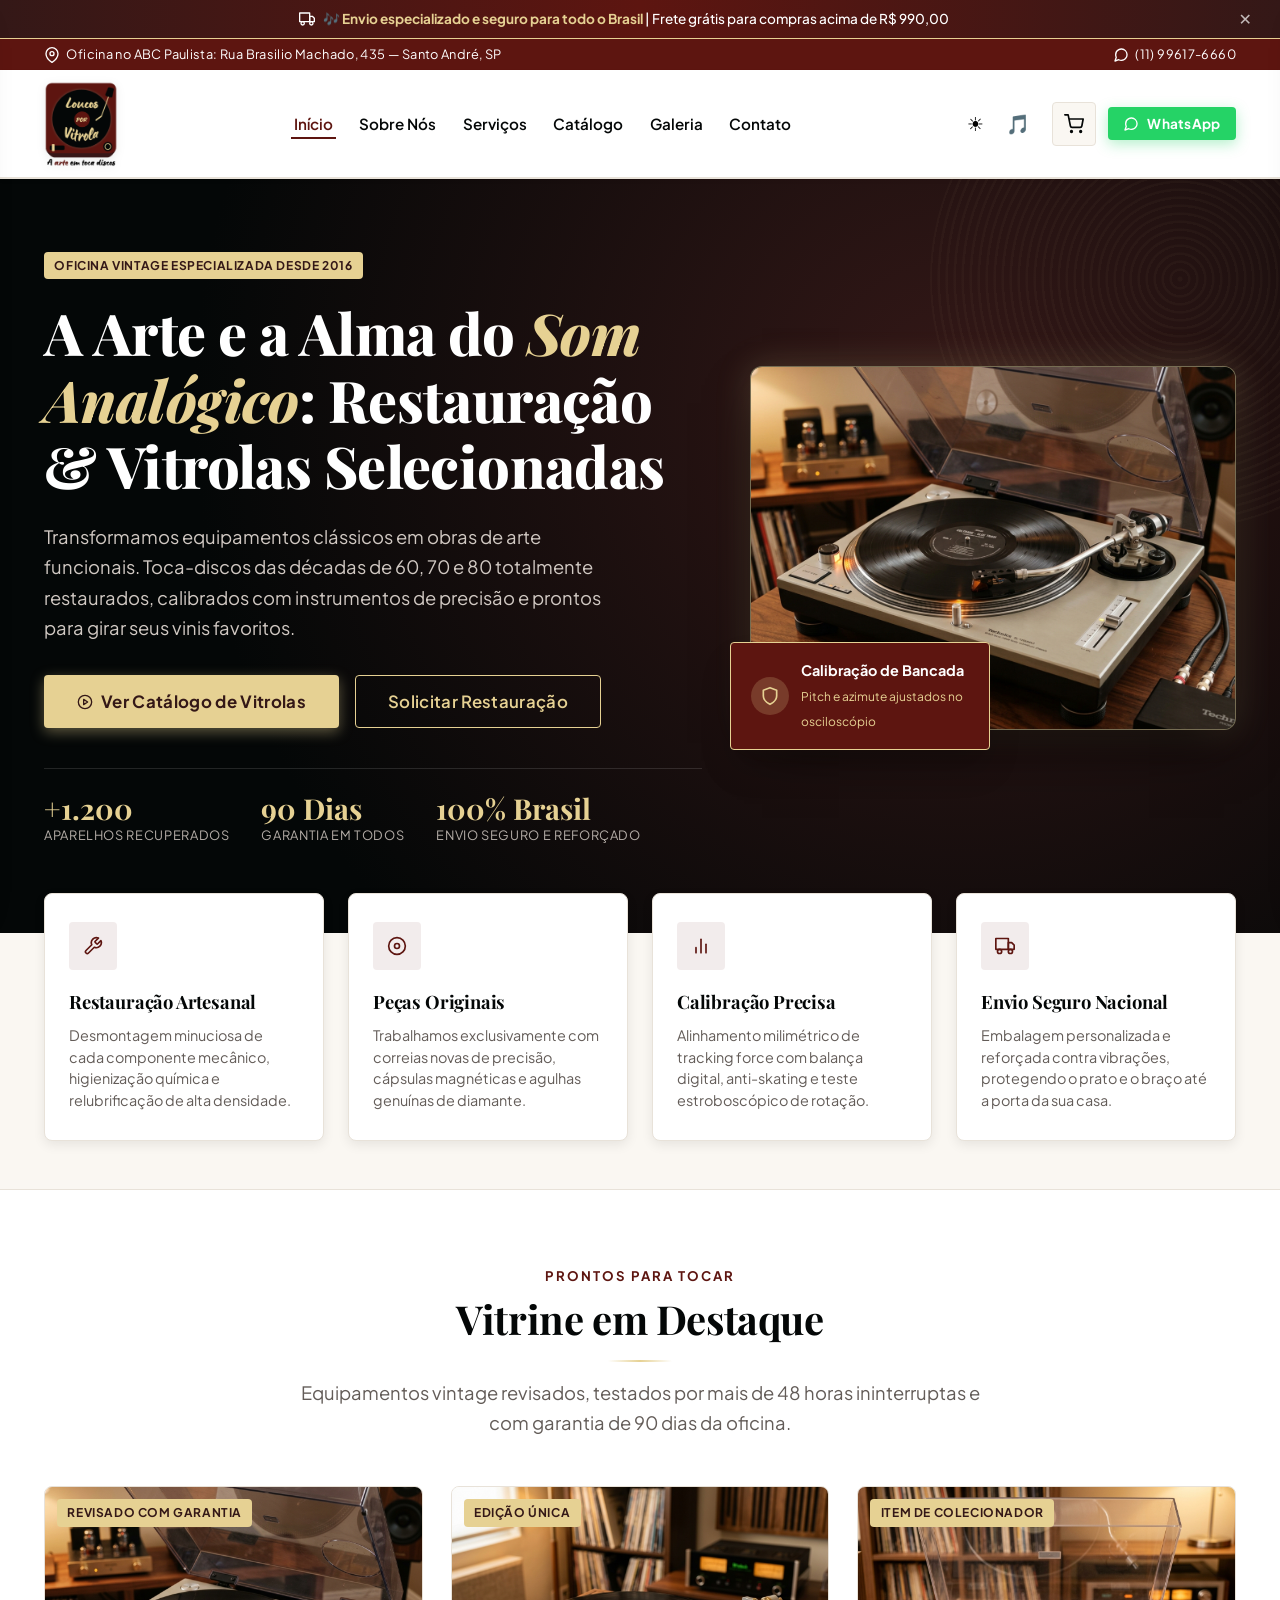
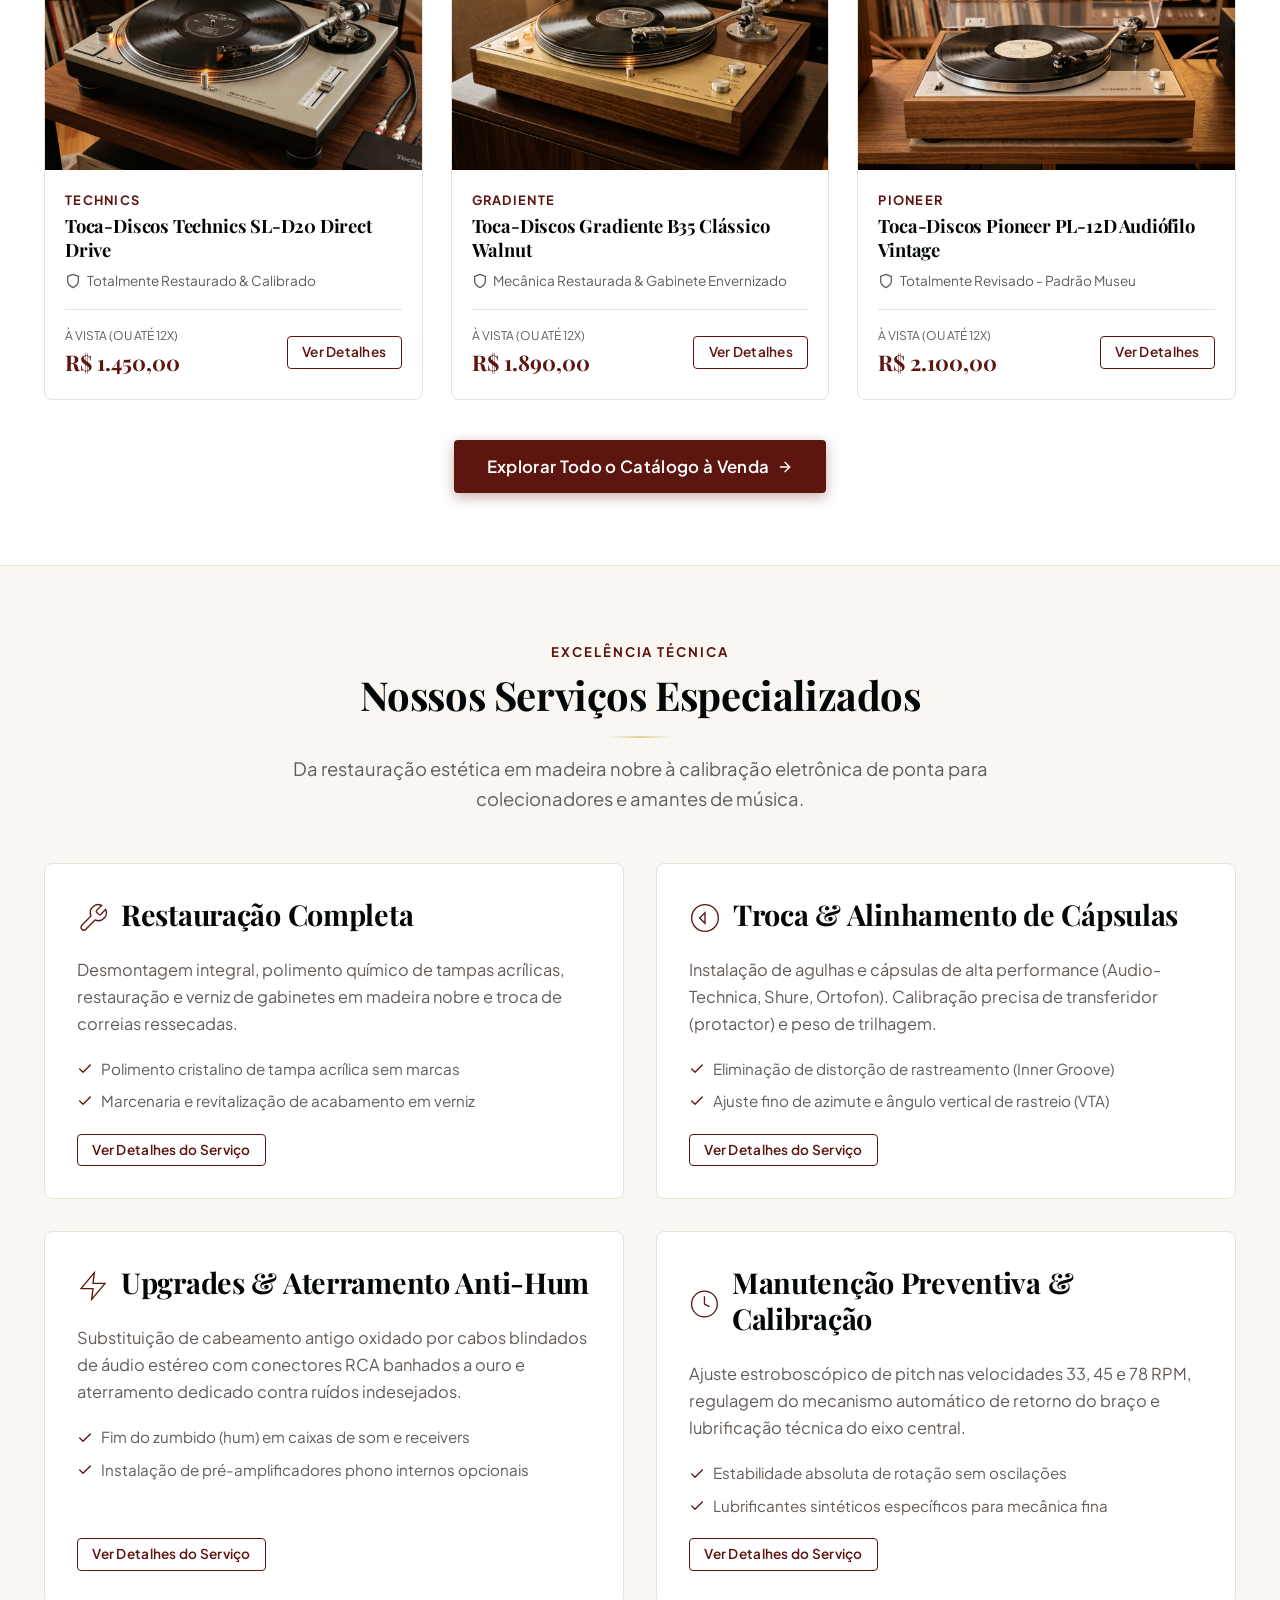
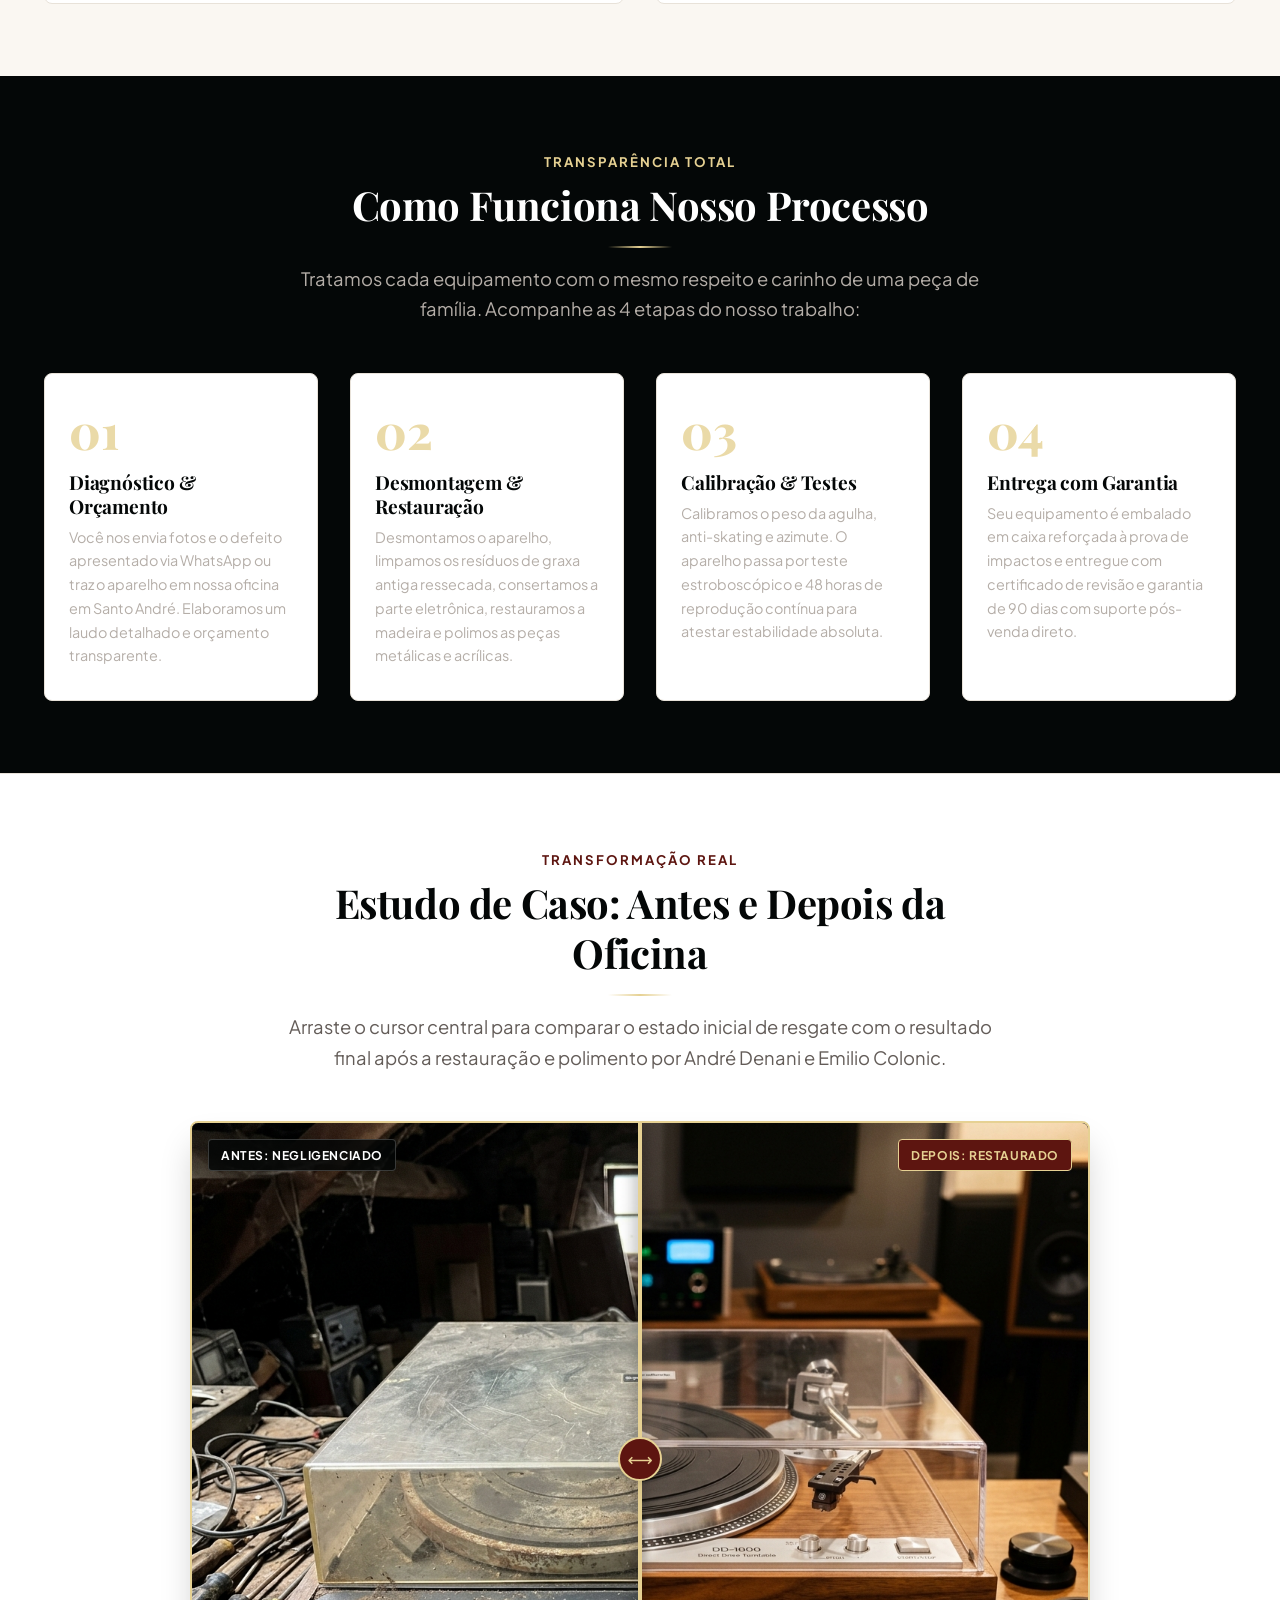
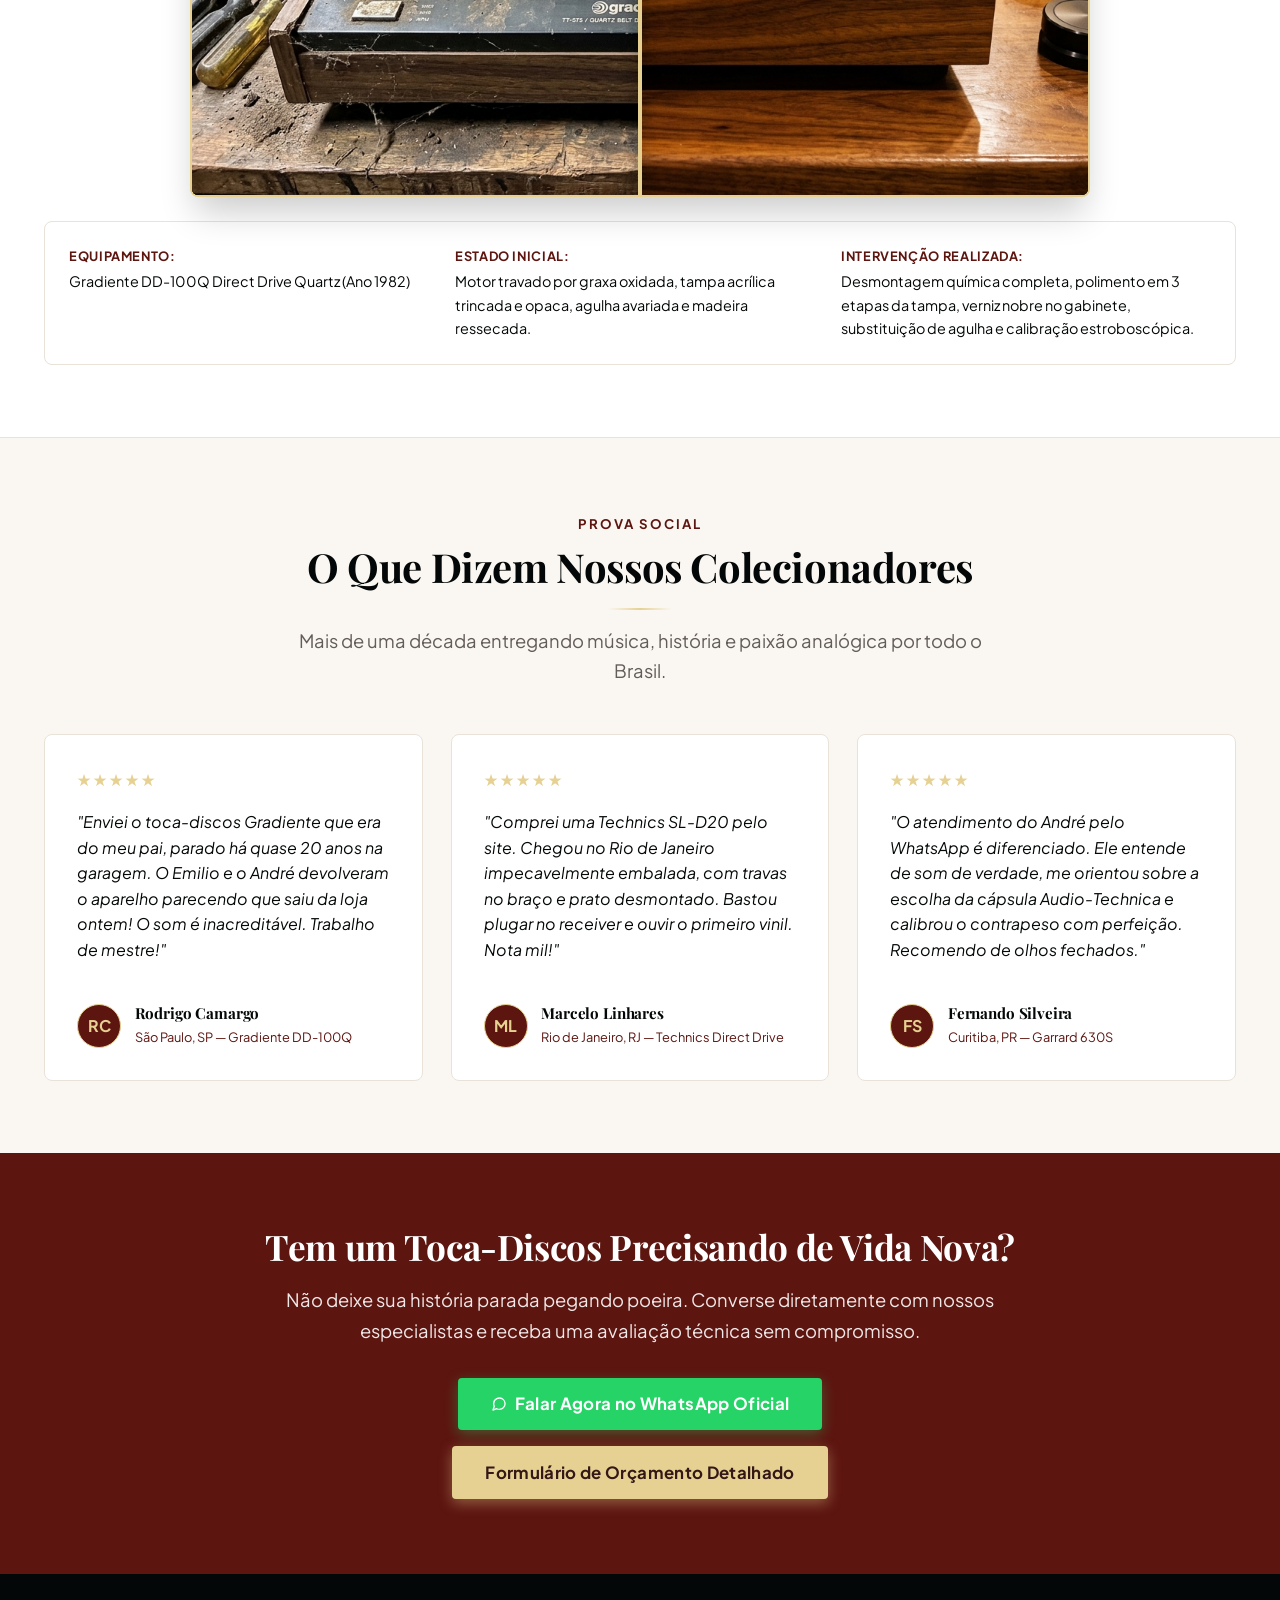
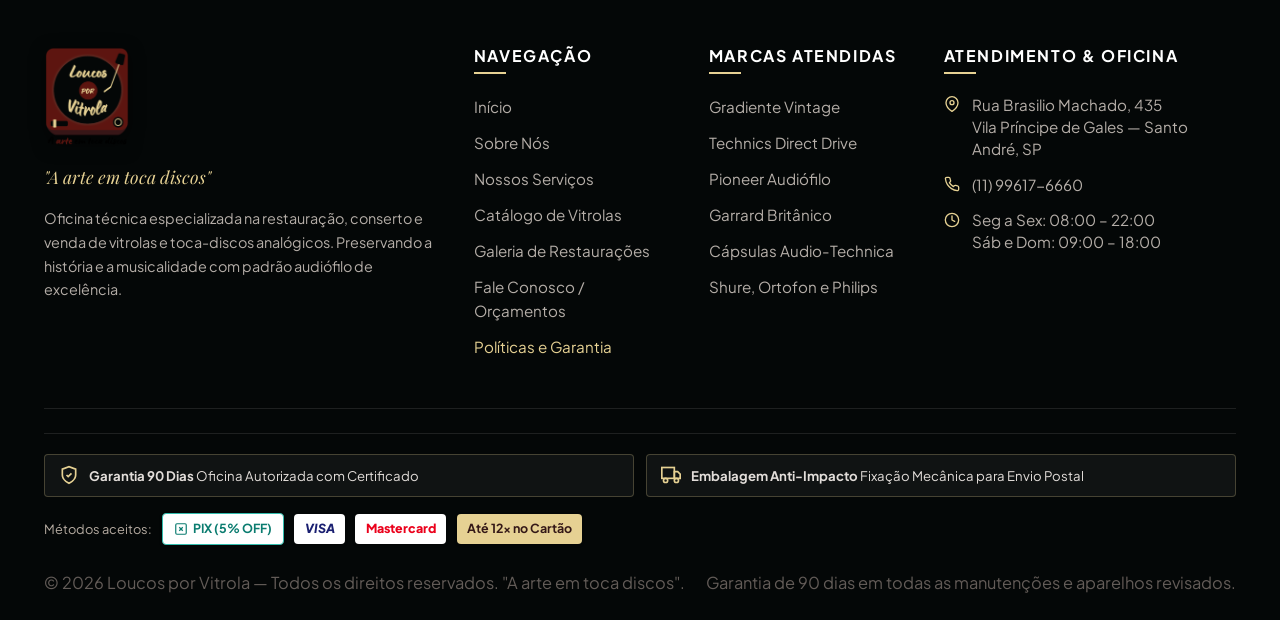
==== commit 5f6c888e: "Site completo V2" ====
--- a/index.html
+++ b/index.html
@@ -5,12 +5,33 @@
   <meta name="viewport" content="width=device-width, initial-scale=1.0">
   <title>Loucos por Vitrola | A arte em toca discos — Restauração & Catálogo Vintage</title>
   <meta name="description" content="Oficina especializada na restauração, calibração e venda de toca-discos vintage das décadas de 60, 70 e 80. Garantia de 90 dias e envio seguro para todo o Brasil.">
+  <meta name="theme-color" content="#0D0C0A">
+  <link rel="manifest" href="manifest.json">
   <link rel="icon" type="image/png" href=".docs/logo-loucos-por-vitrola.png">
   
   <!-- Estilos do Design System -->
   <link rel="stylesheet" href="assets/css/style.css">
   <link rel="stylesheet" href="assets/css/components.css">
   <link rel="stylesheet" href="assets/css/pages.css">
+
+  <!-- Schema.org LocalBusiness -->
+  <script type="application/ld+json">
+  {
+    "@context": "https://schema.org",
+    "@type": "LocalBusiness",
+    "name": "Oficina Loucos por Vitrola",
+    "image": "https://loucosporvitrola.com.br/.docs/logo-loucos-por-vitrola.png",
+    "address": {
+      "@type": "PostalAddress",
+      "streetAddress": "Rua Brasilio Machado, 435",
+      "addressLocality": "Santo André",
+      "addressRegion": "SP",
+      "addressCountry": "BR"
+    },
+    "telephone": "+5511996176660",
+    "priceRange": "$$$"
+  }
+  </script>
 </head>
 <body>
   <a href="#mainContent" class="skip-link">Pular para o conteúdo principal</a>
@@ -64,6 +85,9 @@
 
         <!-- Ações do Cabeçalho -->
         <div class="header-actions">
+          <button type="button" class="btn-theme-toggle" id="themeToggleBtn" aria-label="Alternar Modo Escuro" style="background:none;border:none;cursor:pointer;font-size:1.2rem;margin-right:10px;">☀️</button>
+          <button type="button" class="btn-lofi-toggle" id="lofiToggleBtn" aria-label="Alternar Som de Vinil" style="background:none;border:none;cursor:pointer;font-size:1.2rem;margin-right:10px;">🎵</button>
+
           <button type="button" class="cart-toggle-btn" aria-label="Ver Carrinho de Compras" title="Abrir Carrinho">
             <svg class="icon" viewBox="0 0 24 24"><circle cx="9" cy="21" r="1"></circle><circle cx="20" cy="21" r="1"></circle><path d="M1 1h4l2.68 13.39a2 2 0 0 0 2 1.61h9.72a2 2 0 0 0 2-1.61L23 6H6"></path></svg>
             <span class="cart-badge" id="cartBadge" style="display: none;">0</span>
@@ -502,6 +526,7 @@
             <li><a href="produtos.html">Catálogo de Vitrolas</a></li>
             <li><a href="galeria.html">Galeria de Restaurações</a></li>
             <li><a href="contato.html">Fale Conosco / Orçamentos</a></li>
+            <li><a href="termos.html" style="color:var(--color-vintage-gold);">Políticas e Garantia</a></li>
           </ul>
         </div>
 
@@ -707,7 +732,7 @@
   </div>
 
   <!-- Scripts Modulares -->
-  <script src="assets/js/products-data.js" type="module"></script>
+  <script src="assets/js/products-data.js"></script>
   <script src="assets/js/comparison-slider.js"></script>
   <script src="assets/js/cart.js"></script>
   <script src="assets/js/catalog.js"></script>
